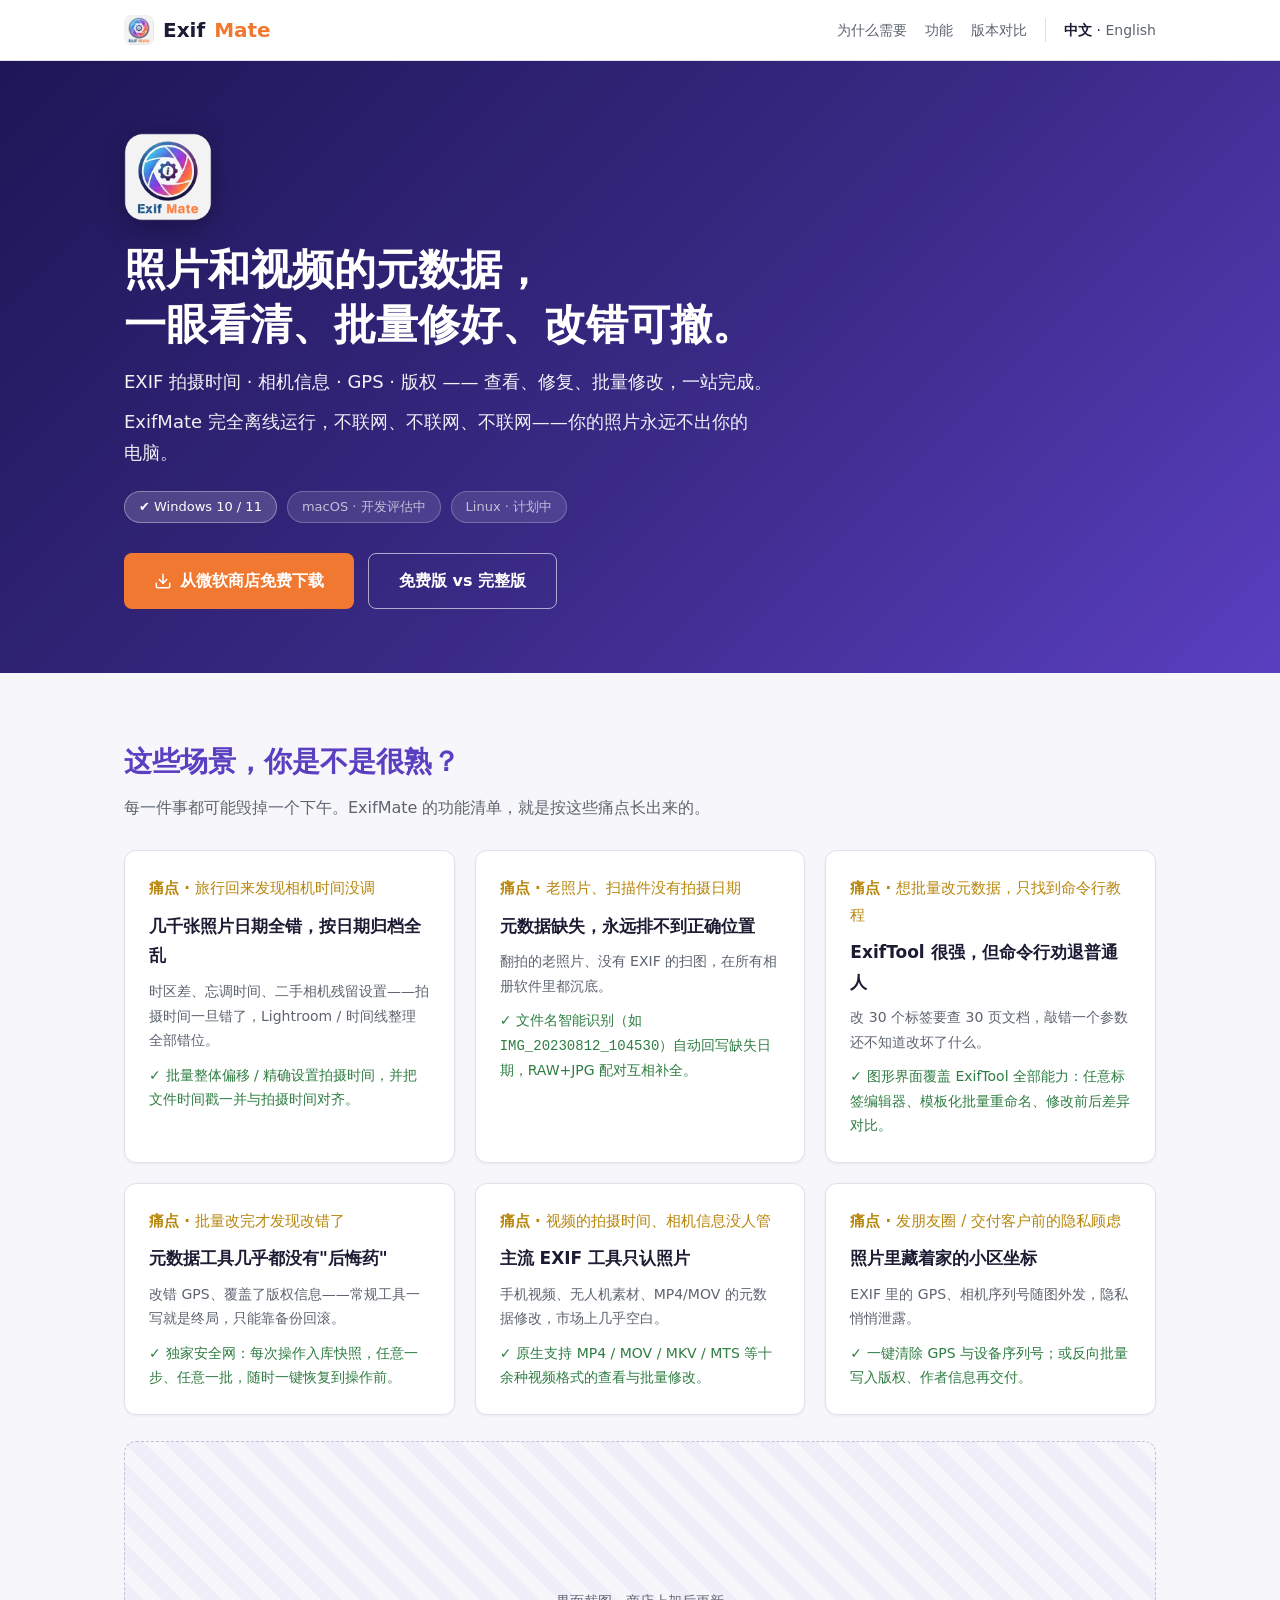
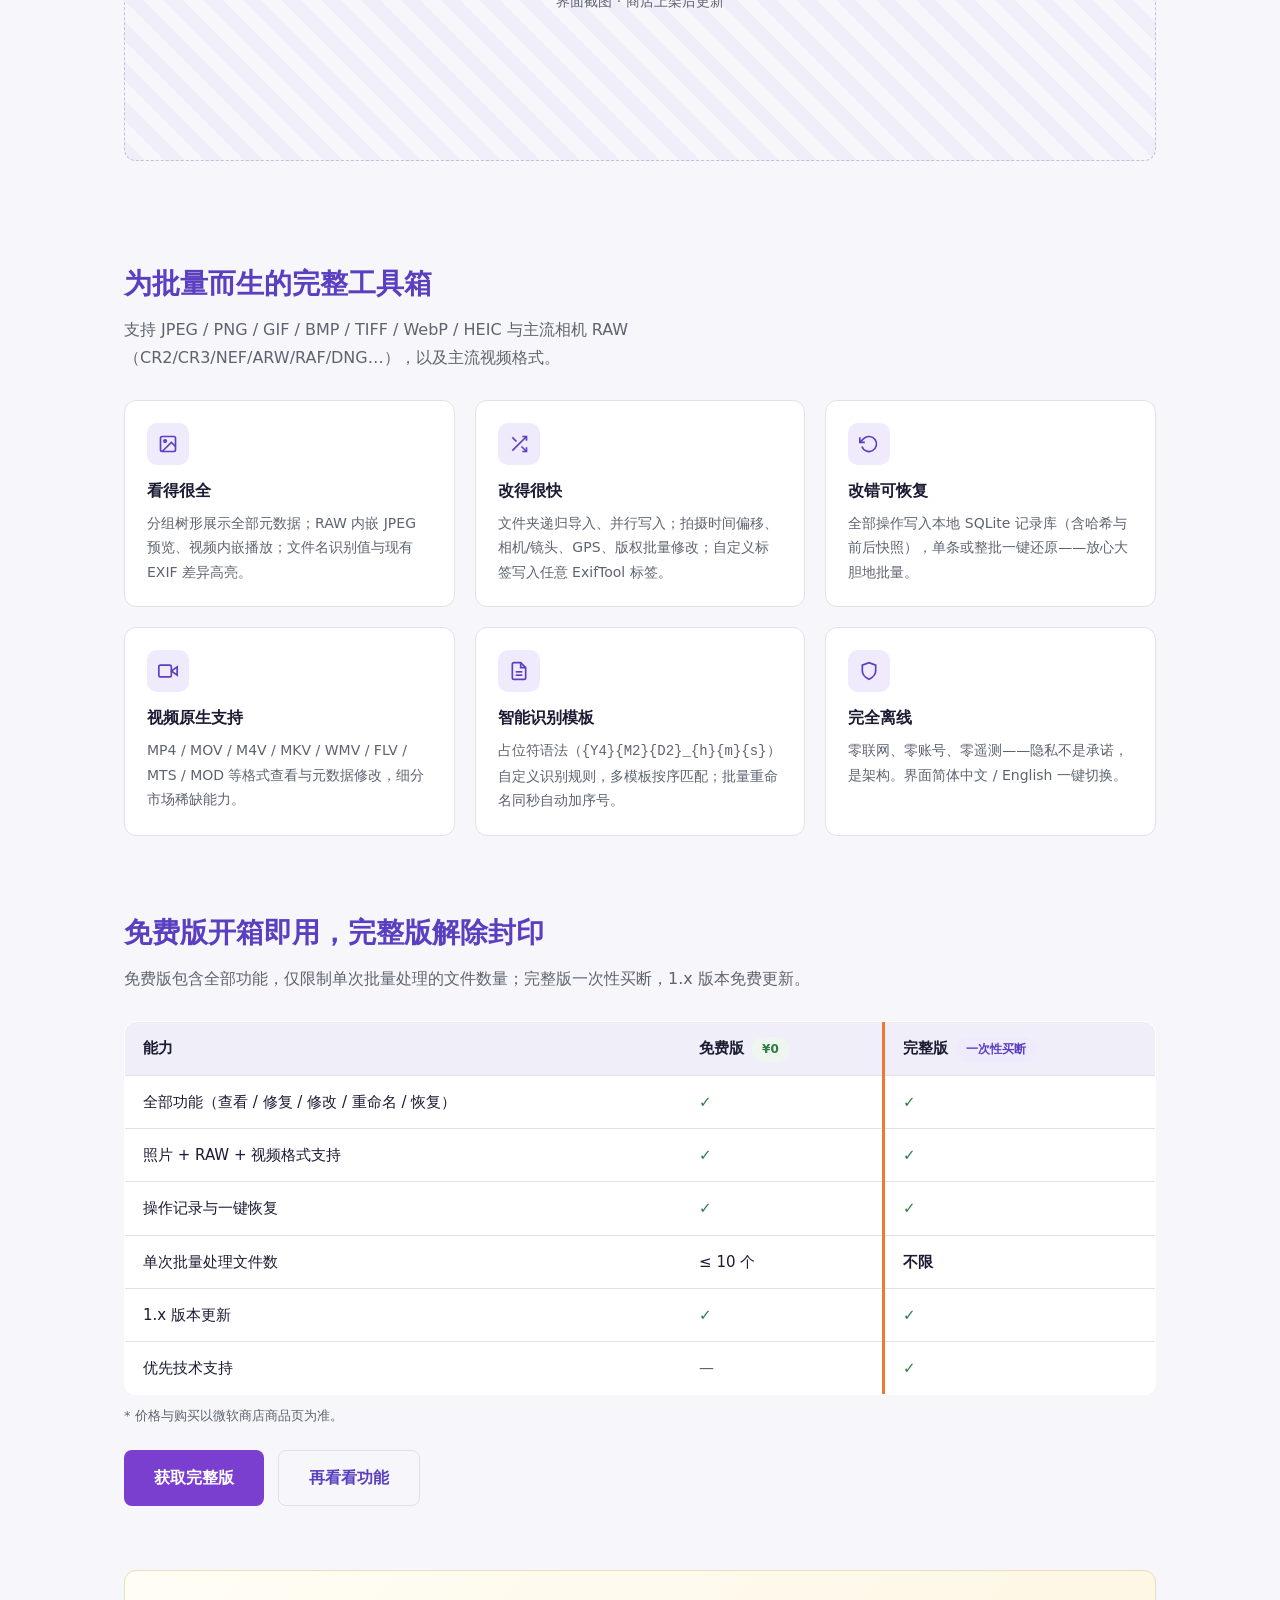
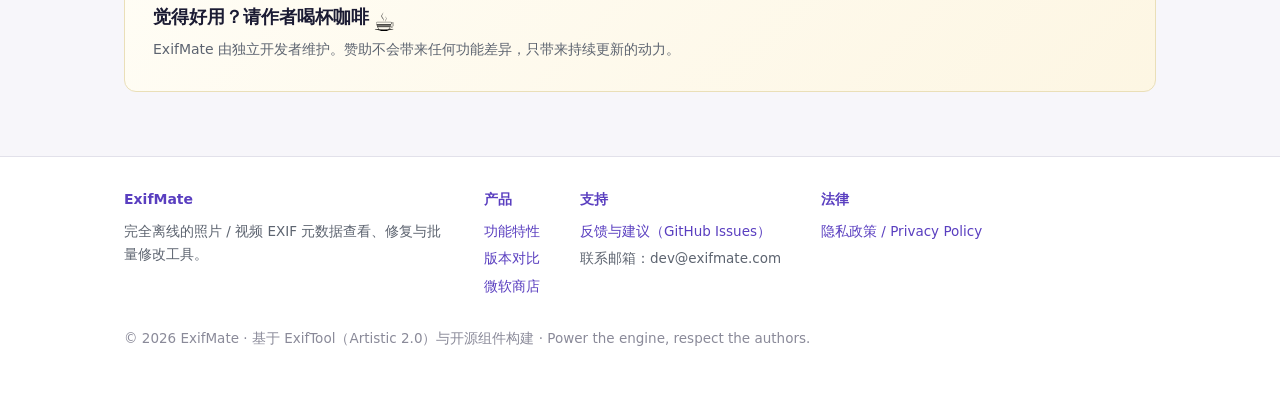
==== index.html @ 49f6a173 "chore: ExifMate 官网源码" ====
<!DOCTYPE html>
<html lang="zh-CN">
<head>
<meta charset="UTF-8">
<meta name="viewport" content="width=device-width, initial-scale=1.0">
<link rel="icon" href="/favicon.ico" sizes="48x48">
<link rel="icon" type="image/png" sizes="128x128" href="/favicon.png">
<link rel="apple-touch-icon" href="/apple-touch-icon.png">
<meta name="description" content="ExifMate — 完全离线的照片/视频 EXIF 元数据查看、修复与批量修改工具。看得全、改得快、改错可一键恢复。">
<meta property="og:title" content="ExifMate — EXIF 批量管家">
<meta property="og:description" content="完全离线 · 批量修改 · 改错可恢复。照片与视频元数据的一站式管理工具。">
<meta property="og:type" content="website">
<meta property="og:url" content="https://exifmate.com/">
<title>ExifMate — 照片/视频 EXIF 批量管家 | 完全离线 · 改错可恢复</title>
<link rel="canonical" href="https://exifmate.com/">
<link rel="alternate" hreflang="zh-CN" href="https://exifmate.com/">
<link rel="alternate" hreflang="en" href="https://exifmate.com/en/">
<link rel="alternate" hreflang="x-default" href="https://exifmate.com/">
<meta property="og:image" content="https://exifmate.com/assets/img/logo.png">
<link rel="stylesheet" href="assets/style.css">
<script type="application/ld+json">
{"@context":"https://schema.org","@type":"SoftwareApplication",
 "name":"ExifMate","operatingSystem":"Windows 10, Windows 11",
 "applicationCategory":"MultimediaApplication",
 "url":"https://exifmate.com/","softwareVersion":"0.2.0",
 "inLanguage":["zh-CN","en"],
 "description":"Fully offline EXIF metadata viewer, repair and batch editor for photos and videos.",
 "offers":{"@type":"Offer","price":"0","priceCurrency":"USD"},
 "screenshot":"https://exifmate.com/"}
</script>
</head>
<body>

<nav>
  <div class="container nav-inner">
    <a class="brand" href="/"><img src="/assets/img/logo.png" alt="ExifMate">Exif<span class="dot">Mate</span></a>
    <div class="nav-links">
      <a class="hide-sm" href="#pain">为什么需要</a>
      <a class="hide-sm" href="#features">功能</a>
      <a class="hide-sm" href="#compare">版本对比</a>
      <span class="lang-switch"><b>中文</b> · <a href="/en/" hreflang="en" lang="en">English</a></span>
    </div>
  </div>
</nav>

<header class="hero">
  <div class="container">
    <img class="hero-logo" src="/assets/img/logo.png" alt="ExifMate">
    <h1>照片和视频的元数据，<br>一眼看清、批量修好、改错可撤。</h1>
    <p class="pitch">EXIF 拍摄时间 · 相机信息 · GPS · 版权 —— 查看、修复、批量修改，一站完成。</p>
    <p class="sub">ExifMate 完全离线运行，不联网、不联网、不联网——你的照片永远不出你的电脑。</p>
    <div class="platform-pills">
      <span class="pill">✔ Windows 10 / 11</span>
      <span class="pill dim">macOS · 开发评估中</span>
      <span class="pill dim">Linux · 计划中</span>
    </div>
    <div class="btn-row">
      <!-- TODO: 商店上架后替换为正式商品页链接 -->
      <a class="btn btn-primary" href="https://apps.microsoft.com/search?query=ExifMate">
        <svg width="18" height="18" viewBox="0 0 24 24" fill="none" stroke="currentColor" stroke-width="2" stroke-linecap="round" stroke-linejoin="round"><path d="M21 15v4a2 2 0 0 1-2 2H5a2 2 0 0 1-2-2v-4"/><polyline points="7 10 12 15 17 10"/><line x1="12" y1="15" x2="12" y2="3"/></svg>
        从微软商店免费下载
      </a>
      <a class="btn btn-ghost" href="#compare">免费版 vs 完整版</a>
    </div>
  </div>
</header>

<main class="container">

  <!-- ============ 痛点 ============ -->
  <section class="block" id="pain">
    <h2 class="title">这些场景，你是不是很熟？</h2>
    <p class="lead">每一件事都可能毁掉一个下午。ExifMate 的功能清单，就是按这些痛点长出来的。</p>
    <div class="pain-grid">
      <div class="pain-card">
        <div class="scene">旅行回来发现相机时间没调</div>
        <h3>几千张照片日期全错，按日期归档全乱</h3>
        <p>时区差、忘调时间、二手相机残留设置——拍摄时间一旦错了，Lightroom / 时间线整理全部错位。</p>
        <p class="fix">批量整体偏移 / 精确设置拍摄时间，并把文件时间戳一并与拍摄时间对齐。</p>
      </div>
      <div class="pain-card">
        <div class="scene">老照片、扫描件没有拍摄日期</div>
        <h3>元数据缺失，永远排不到正确位置</h3>
        <p>翻拍的老照片、没有 EXIF 的扫图，在所有相册软件里都沉底。</p>
        <p class="fix">文件名智能识别（如 <code>IMG_20230812_104530</code>）自动回写缺失日期，RAW+JPG 配对互相补全。</p>
      </div>
      <div class="pain-card">
        <div class="scene">想批量改元数据，只找到命令行教程</div>
        <h3>ExifTool 很强，但命令行劝退普通人</h3>
        <p>改 30 个标签要查 30 页文档，敲错一个参数还不知道改坏了什么。</p>
        <p class="fix">图形界面覆盖 ExifTool 全部能力：任意标签编辑器、模板化批量重命名、修改前后差异对比。</p>
      </div>
      <div class="pain-card">
        <div class="scene">批量改完才发现改错了</div>
        <h3>元数据工具几乎都没有"后悔药"</h3>
        <p>改错 GPS、覆盖了版权信息——常规工具一写就是终局，只能靠备份回滚。</p>
        <p class="fix">独家安全网：每次操作入库快照，任意一步、任意一批，随时一键恢复到操作前。</p>
      </div>
      <div class="pain-card">
        <div class="scene">视频的拍摄时间、相机信息没人管</div>
        <h3>主流 EXIF 工具只认照片</h3>
        <p>手机视频、无人机素材、MP4/MOV 的元数据修改，市场上几乎空白。</p>
        <p class="fix">原生支持 MP4 / MOV / MKV / MTS 等十余种视频格式的查看与批量修改。</p>
      </div>
      <div class="pain-card">
        <div class="scene">发朋友圈 / 交付客户前的隐私顾虑</div>
        <h3>照片里藏着家的小区坐标</h3>
        <p>EXIF 里的 GPS、相机序列号随图外发，隐私悄悄泄露。</p>
        <p class="fix">一键清除 GPS 与设备序列号；或反向批量写入版权、作者信息再交付。</p>
      </div>
    </div>
    <div class="shot">界面截图 · 商店上架后更新</div>
  </section>

  <!-- ============ 功能 ============ -->
  <section class="block" id="features">
    <h2 class="title">为批量而生的完整工具箱</h2>
    <p class="lead">支持 JPEG / PNG / GIF / BMP / TIFF / WebP / HEIC 与主流相机 RAW（CR2/CR3/NEF/ARW/RAF/DNG…），以及主流视频格式。</p>
    <div class="feat-grid">
      <div class="feat">
        <div class="ico"><svg width="20" height="20" viewBox="0 0 24 24" fill="none" stroke="currentColor" stroke-width="2"><rect x="3" y="3" width="18" height="18" rx="2"/><circle cx="8.5" cy="8.5" r="1.5"/><polyline points="21 15 16 10 5 21"/></svg></div>
        <h3>看得很全</h3>
        <p>分组树形展示全部元数据；RAW 内嵌 JPEG 预览、视频内嵌播放；文件名识别值与现有 EXIF 差异高亮。</p>
      </div>
      <div class="feat">
        <div class="ico"><svg width="20" height="20" viewBox="0 0 24 24" fill="none" stroke="currentColor" stroke-width="2"><polyline points="16 3 21 3 21 8"/><line x1="4" y1="20" x2="21" y2="3"/><polyline points="21 16 21 21 16 21"/><line x1="15" y1="15" x2="21" y2="21"/><line x1="4" y1="4" x2="9" y2="9"/></svg></div>
        <h3>改得很快</h3>
        <p>文件夹递归导入、并行写入；拍摄时间偏移、相机/镜头、GPS、版权批量修改；自定义标签写入任意 ExifTool 标签。</p>
      </div>
      <div class="feat">
        <div class="ico"><svg width="20" height="20" viewBox="0 0 24 24" fill="none" stroke="currentColor" stroke-width="2"><polyline points="1 4 1 10 7 10"/><path d="M3.51 15a9 9 0 1 0 2.13-9.36L1 10"/></svg></div>
        <h3>改错可恢复</h3>
        <p>全部操作写入本地 SQLite 记录库（含哈希与前后快照），单条或整批一键还原——放心大胆地批量。</p>
      </div>
      <div class="feat">
        <div class="ico"><svg width="20" height="20" viewBox="0 0 24 24" fill="none" stroke="currentColor" stroke-width="2"><polygon points="23 7 16 12 23 17 23 7"/><rect x="1" y="5" width="15" height="14" rx="2"/></svg></div>
        <h3>视频原生支持</h3>
        <p>MP4 / MOV / M4V / MKV / WMV / FLV / MTS / MOD 等格式查看与元数据修改，细分市场稀缺能力。</p>
      </div>
      <div class="feat">
        <div class="ico"><svg width="20" height="20" viewBox="0 0 24 24" fill="none" stroke="currentColor" stroke-width="2"><path d="M14 2H6a2 2 0 0 0-2 2v16a2 2 0 0 0 2 2h12a2 2 0 0 0 2-2V8z"/><polyline points="14 2 14 8 20 8"/><line x1="16" y1="13" x2="8" y2="13"/><line x1="16" y1="17" x2="8" y2="17"/></svg></div>
        <h3>智能识别模板</h3>
        <p>占位符语法（<code>{Y4}{M2}{D2}_{h}{m}{s}</code>）自定义识别规则，多模板按序匹配；批量重命名同秒自动加序号。</p>
      </div>
      <div class="feat">
        <div class="ico"><svg width="20" height="20" viewBox="0 0 24 24" fill="none" stroke="currentColor" stroke-width="2"><path d="M12 22s8-4 8-10V5l-8-3-8 3v7c0 6 8 10 8 10z"/></svg></div>
        <h3>完全离线</h3>
        <p>零联网、零账号、零遥测——隐私不是承诺，是架构。界面简体中文 / English 一键切换。</p>
      </div>
    </div>
  </section>

  <!-- ============ 版本对比 ============ -->
  <section class="block" id="compare">
    <h2 class="title">免费版开箱即用，完整版解除封印</h2>
    <p class="lead">免费版包含全部功能，仅限制单次批量处理的文件数量；完整版一次性买断，1.x 版本免费更新。</p>
    <table class="compare">
      <thead>
        <tr><th>能力</th><th>免费版<span class="badge-free">¥0</span></th><th class="col-pro">完整版<span class="badge-pro">一次性买断</span></th></tr>
      </thead>
      <tbody>
        <tr><td>全部功能（查看 / 修复 / 修改 / 重命名 / 恢复）</td><td class="yes">✓</td><td class="yes col-pro">✓</td></tr>
        <tr><td>照片 + RAW + 视频格式支持</td><td class="yes">✓</td><td class="yes col-pro">✓</td></tr>
        <tr><td>操作记录与一键恢复</td><td class="yes">✓</td><td class="yes col-pro">✓</td></tr>
        <tr><td>单次批量处理文件数</td><td>≤ 10 个</td><td class="col-pro"><b>不限</b></td></tr>
        <tr><td>1.x 版本更新</td><td class="yes">✓</td><td class="yes col-pro">✓</td></tr>
        <tr><td>优先技术支持</td><td class="no">—</td><td class="yes col-pro">✓</td></tr>
      </tbody>
    </table>
    <p class="table-note">* 价格与购买以微软商店商品页为准。</p>
    <div class="btn-row" style="margin-top:22px">
      <!-- TODO: 替换为完整版商店商品页链接 -->
      <a class="btn btn-primary" href="https://apps.microsoft.com/search?query=ExifMate"
         style="background:var(--accent2);color:#fff">获取完整版</a>
      <a class="btn btn-ghost" href="#pain" style="border-color:var(--line);color:var(--accent)">再看看功能</a>
    </div>
  </section>

  <!-- ============ 赞助（点击咖啡图标弹出收款码；置于容器内与正文对齐） ============ -->
  <div class="sponsor">
    <div class="sponsor-text">
      <h3>觉得好用？请作者喝杯咖啡<button class="coffee-btn" type="button" aria-label="微信收款码" title="点我，请作者喝杯咖啡" onclick="var m=document.getElementById('qr-modal');m.style.display=(m.style.display==='flex')?'none':'flex';">☕</button></h3>
      <p>ExifMate 由独立开发者维护。赞助不会带来任何功能差异，只带来持续更新的动力。</p>
    </div>
  </div>

  <!-- 收款码弹层（fixed 定位，置于容器内不影响全屏遮罩） -->
  <div id="qr-modal" class="qr-modal" onclick="this.style.display='none'">
    <div class="qr-card" onclick="event.stopPropagation()">
      <img src="assets/img/coffee-wx.jpg" alt="微信收款码">
      <span>微信扫一扫 · 支持作者</span>
      <button type="button" onclick="document.getElementById('qr-modal').style.display='none'">✕</button>
    </div>
  </div>

</main>

<footer>
  <div class="container">
    <div class="cols">
      <div style="max-width:320px">
        <h4>ExifMate</h4>
        <p>完全离线的照片 / 视频 EXIF 元数据查看、修复与批量修改工具。</p>
      </div>
      <div>
        <h4>产品</h4>
        <ul>
          <li><a href="#features">功能特性</a></li>
          <li><a href="#compare">版本对比</a></li>
          <li><a href="https://apps.microsoft.com/search?query=ExifMate">微软商店</a></li>
        </ul>
      </div>
      <div>
        <h4>支持</h4>
        <ul>
          <li><a href="https://github.com/zm1107/exifmate/issues">反馈与建议（GitHub Issues）</a></li>
          <li>联系邮箱：dev@exifmate.com</li>
        </ul>
      </div>
      <div>
        <h4>法律</h4>
        <ul>
          <li><a href="/privacy/">隐私政策 / Privacy Policy</a></li>
        </ul>
      </div>
    </div>
    <p class="legal">© 2026 ExifMate · 基于 ExifTool（Artistic 2.0）与开源组件构建 · Power the engine, respect the authors.</p>
  </div>
</footer>

</body>
</html>
---- assets/style.css ----
/* ExifMate 官网样式 —— 配色取自品牌图标（光圈蓝→紫→橙渐变）
   品牌紫 #5A3FC0 / 品牌橙 #F07830 / 深靛紫 #1D1656 */
:root {
  --ink: #1b1b33; --sub: #5d6470; --line: #e2e1ea; --bg: #f7f6fa;
  --accent: #5a3fc0; --accent2: #7b3fd0; --orange: #f07830; --orange-d: #e0661d;
  --ok: #2f7d42; --warn: #b8860b;
  --hero1: #1d1656; --hero2: #5a3fc0; --card: #ffffff;
}
* { box-sizing: border-box; margin: 0; }
html { scroll-behavior: smooth; }
body {
  color: var(--ink); background: var(--bg); line-height: 1.75; font-size: 16px;
  font-family: "Microsoft YaHei UI", "Segoe UI", system-ui, -apple-system, sans-serif;
}
a { color: var(--accent); text-decoration: none; }
a:hover { text-decoration: underline; }
.container { max-width: 1080px; margin: 0 auto; padding: 0 24px; }

/* ---------- 顶部导航 ---------- */
nav {
  position: sticky; top: 0; z-index: 10; background: rgba(255,255,255,.92);
  backdrop-filter: blur(8px); border-bottom: 1px solid var(--line);
}
.nav-inner { display: flex; align-items: center; gap: 20px; height: 60px; }
.brand { font-size: 20px; font-weight: 700; color: var(--ink);
  display: inline-flex; align-items: center; gap: 9px; }
.brand img { height: 30px; width: 30px; border-radius: 7px; display: block; }
.brand .dot { color: var(--orange); }
.nav-links { margin-left: auto; display: flex; align-items: center; gap: 18px; font-size: 14px; }
.nav-links a { color: var(--sub); }
.lang-switch { border-left: 1px solid var(--line); padding-left: 18px; }
.lang-switch b { color: var(--ink); }

/* ---------- Hero ---------- */
.hero {
  background: linear-gradient(135deg, var(--hero1) 0%, #3a2a86 55%, var(--hero2) 100%);
  color: #fff; padding: 72px 0 64px;
}
.hero-logo {
  height: 88px; width: 88px; border-radius: 20px; display: block;
  box-shadow: 0 8px 28px rgba(0,0,0,.28); margin-bottom: 22px;
}
.hero h1 { font-size: 42px; line-height: 1.3; margin-bottom: 14px; }
.hero p.sub { font-size: 18px; opacity: .92; max-width: 640px; }
.hero .pitch { font-size: 18px; margin-bottom: 8px; opacity: .95; }
.platform-pills { display: flex; gap: 10px; margin: 22px 0 30px; flex-wrap: wrap; }
.pill {
  font-size: 13px; padding: 4px 14px; border-radius: 16px;
  background: rgba(255,255,255,.16); border: 1px solid rgba(255,255,255,.35);
}
.pill.dim { opacity: .7; }
.btn-row { display: flex; gap: 14px; flex-wrap: wrap; }
.btn {
  display: inline-flex; align-items: center; gap: 8px; padding: 13px 30px;
  border-radius: 8px; font-size: 16px; font-weight: 600; border: none; cursor: pointer;
}
.btn-primary { background: var(--orange); color: #fff; }
.btn-primary:hover { background: var(--orange-d); text-decoration: none; }
.btn-ghost {
  background: transparent; color: #fff; border: 1px solid rgba(255,255,255,.6);
}
.btn-ghost:hover { background: rgba(255,255,255,.12); text-decoration: none; }
.btn svg { flex: none; }

/* ---------- 通用区块 ---------- */
section.block { padding: 64px 0 8px; }
h2.title { font-size: 28px; margin-bottom: 8px; color: var(--accent); }
p.lead { color: var(--sub); max-width: 720px; margin-bottom: 28px; }

/* 痛点卡片 */
.pain-grid { display: grid; grid-template-columns: repeat(3, 1fr); gap: 20px; }
.pain-card {
  background: var(--card); border: 1px solid var(--line); border-radius: 12px;
  padding: 24px; box-shadow: 0 1px 3px rgba(28,22,86,.06);
}
.pain-card .scene { font-size: 15px; color: var(--warn); margin-bottom: 10px; }
.pain-card .scene::before { content: "痛点 · "; font-weight: 700; }
.pain-card h3 { font-size: 17px; margin-bottom: 8px; }
.pain-card p { font-size: 14px; color: var(--sub); }
.pain-card p.fix { margin-top: 10px; color: var(--ok); }
.pain-card p.fix::before { content: "✓ "; font-weight: 700; }

/* 功能网格 */
.feat-grid { display: grid; grid-template-columns: repeat(3, 1fr); gap: 20px; }
.feat {
  background: var(--card); border: 1px solid var(--line); border-radius: 12px; padding: 22px;
}
.feat .ico {
  width: 42px; height: 42px; border-radius: 10px; display: flex;
  align-items: center; justify-content: center; margin-bottom: 12px;
  background: #efeafc; color: var(--accent);
}
.feat h3 { font-size: 16px; margin-bottom: 6px; }
.feat p { font-size: 14px; color: var(--sub); }

/* 截图占位 */
.shot {
  border-radius: 12px; border: 1px dashed #c3bfd6; background:
  repeating-linear-gradient(45deg,#f0eef8,#f0eef8 14px,#f7f6fa 14px,#f7f6fa 28px);
  display: flex; align-items: center; justify-content: center;
  color: var(--sub); font-size: 14px; height: 320px; margin: 26px 0;
}

/* 对比表 */
.compare { width: 100%; border-collapse: collapse; background: var(--card);
  border: 1px solid var(--line); border-radius: 12px; overflow: hidden; font-size: 15px; }
.compare th, .compare td { padding: 13px 18px; border-bottom: 1px solid var(--line); text-align: left; }
.compare thead th { background: #f0eef8; font-size: 15px; }
.compare .col-pro { border-left: 3px solid var(--orange); }
.compare td.yes { color: var(--ok); font-weight: 600; }
.compare td.no { color: var(--sub); }
.badge-free, .badge-pro {
  display: inline-block; font-size: 12px; padding: 2px 10px; border-radius: 12px; margin-left: 8px;
}
.badge-free { background: #eef6ef; color: var(--ok); }
.badge-pro { background: #efeafc; color: var(--accent); }
.table-note { font-size: 13px; color: var(--sub); margin-top: 10px; }

/* 赞助 */
.sponsor {
  margin: 56px 0 8px; background: linear-gradient(135deg, #fffdf5, #fdf6e3);
  border: 1px solid #eadfb8; border-radius: 12px; padding: 30px 28px;
  display: flex; align-items: center; gap: 24px; flex-wrap: wrap;
}
.sponsor h3 { font-size: 18px; margin-bottom: 4px; }
.sponsor p { font-size: 14px; color: var(--sub); }
.sponsor .btns { margin-left: auto; display: flex; gap: 12px; }
.btn-sponsor {
  background: #f0b429; color: #4a3300; border-radius: 8px; padding: 10px 22px;
  font-weight: 600; font-size: 14px; display: inline-flex; align-items: center; gap: 6px;
}
.btn-sponsor:hover { background: #eaa818; text-decoration: none; }
.btn-sponsor.gh { background: #24292e; color: #fff; }
/* 标题行尾的咖啡杯表情按钮：transform 缩放不改变行高与文字尺寸 */
.coffee-btn {
  background: none; border: none; cursor: pointer;
  display: inline-block; font: inherit; line-height: 1;
  padding: 0 0 0 6px; vertical-align: -6px;
  transform: scale(1.4); transform-origin: center;
  animation: coffee-bounce 2s ease-in-out infinite;
}
/* 每 2 秒轻微跳动 2 下 */
@keyframes coffee-bounce {
  0%, 14%, 28%, 100% { transform: scale(1.4) translateY(0); }
  7%                  { transform: scale(1.4) translateY(-3px); }
  21%                 { transform: scale(1.4) translateY(-3px); }
}

/* 收款码弹层 */
.qr-modal {
  display: none; position: fixed; inset: 0; z-index: 200;
  background: rgba(20, 20, 24, .55); backdrop-filter: blur(2px);
  align-items: center; justify-content: center; cursor: zoom-out;
}
.qr-card {
  position: relative; background: #fff; border-radius: 16px; padding: 22px 22px 16px;
  text-align: center; box-shadow: 0 18px 50px rgba(0,0,0,.35); cursor: default;
}
.qr-card img { width: 240px; height: auto; border-radius: 10px; display: block; }
.qr-card span { font-size: 13px; color: #6b6b70; margin-top: 10px; display: block; }
.qr-card button {
  position: absolute; top: 8px; right: 8px; border: none; background: #f2f2f4;
  width: 28px; height: 28px; border-radius: 50%; cursor: pointer; font-size: 13px; color: #666;
}
.qr-card button:hover { background: #e4e4e8; }

/* 页脚 */
footer { border-top: 1px solid var(--line); margin-top: 64px; padding: 30px 0 44px;
  color: var(--sub); font-size: 13.5px; background: #fff; }
footer .cols { display: flex; gap: 40px; flex-wrap: wrap; }
footer h4 { color: var(--accent); font-size: 14px; margin-bottom: 8px; }
footer ul { list-style: none; padding: 0; }
footer li { margin: 4px 0; }
footer .legal { margin-top: 24px; color: #8a8a99; }

@media (max-width: 820px) {
  .pain-grid, .feat-grid { grid-template-columns: 1fr; }
  .hero h1 { font-size: 30px; }
  .nav-links a.hide-sm { display: none; }
  .sponsor .btns { margin-left: 0; }
}
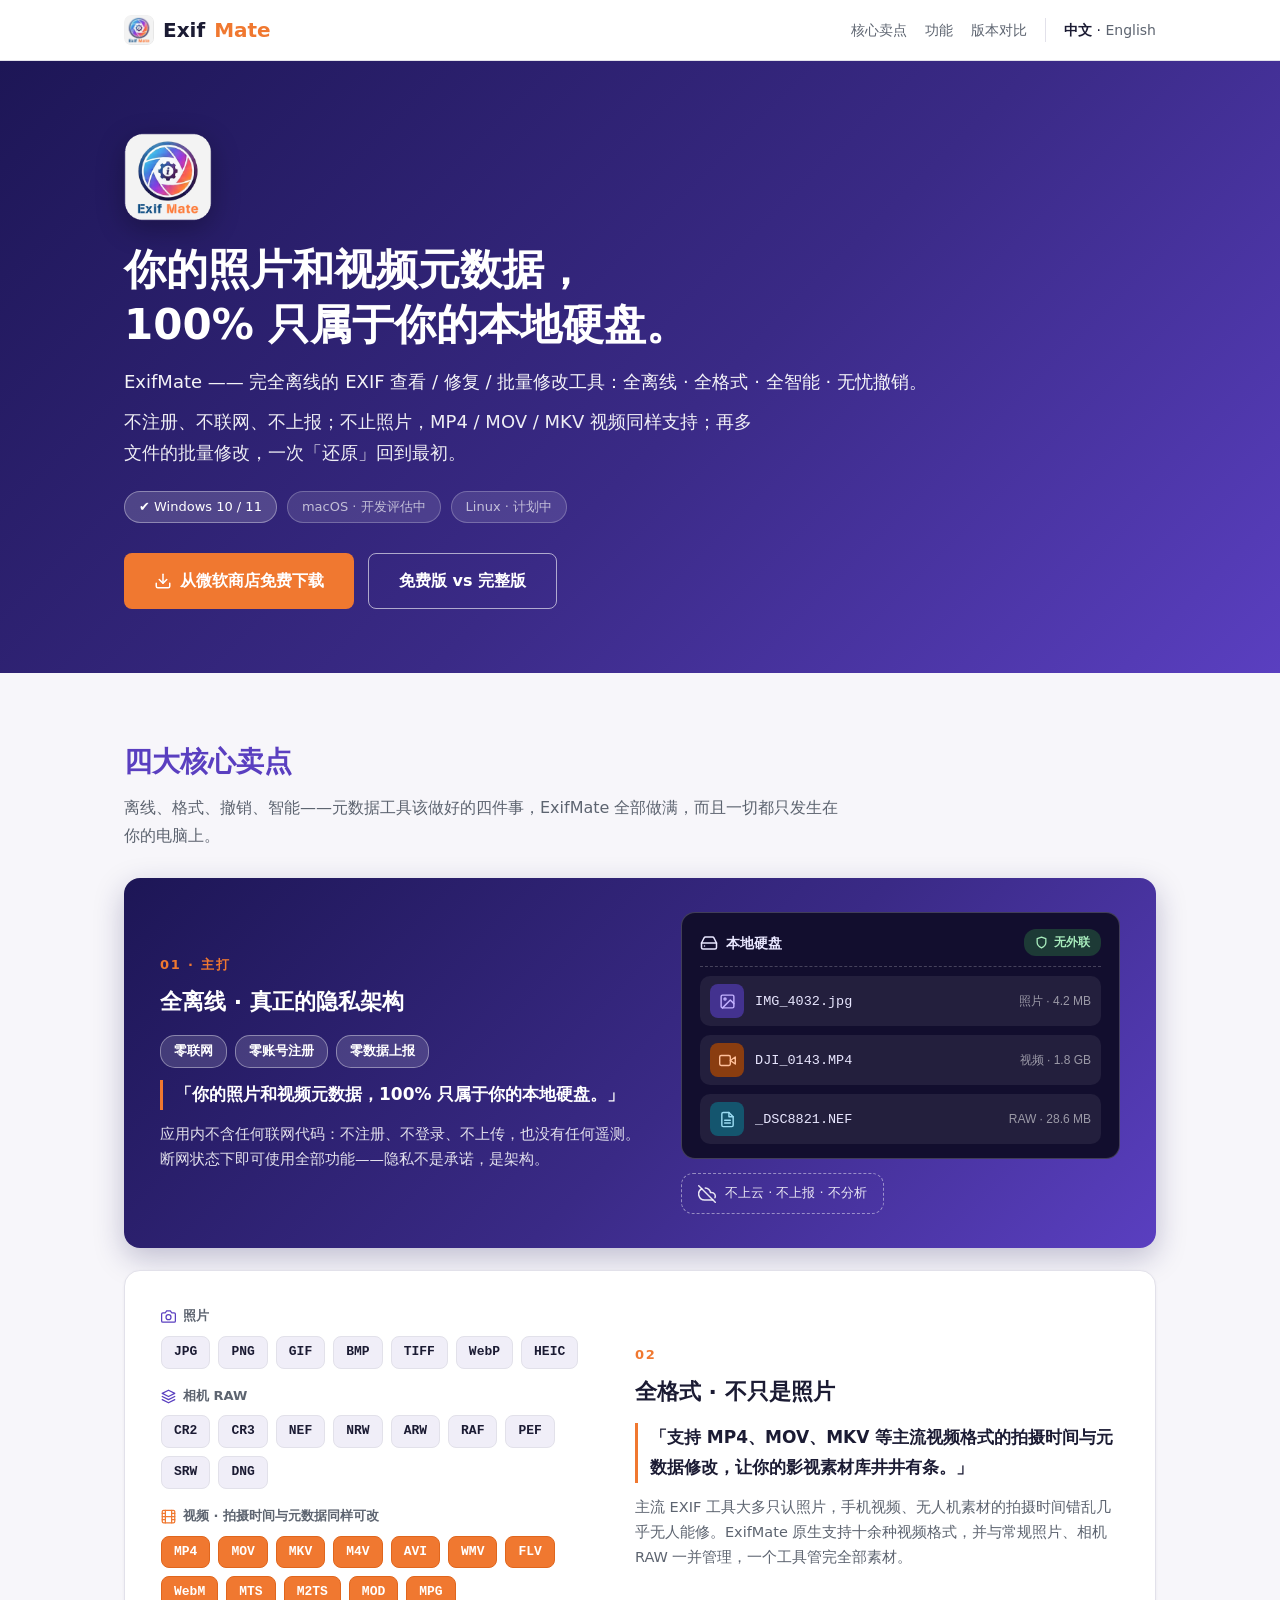
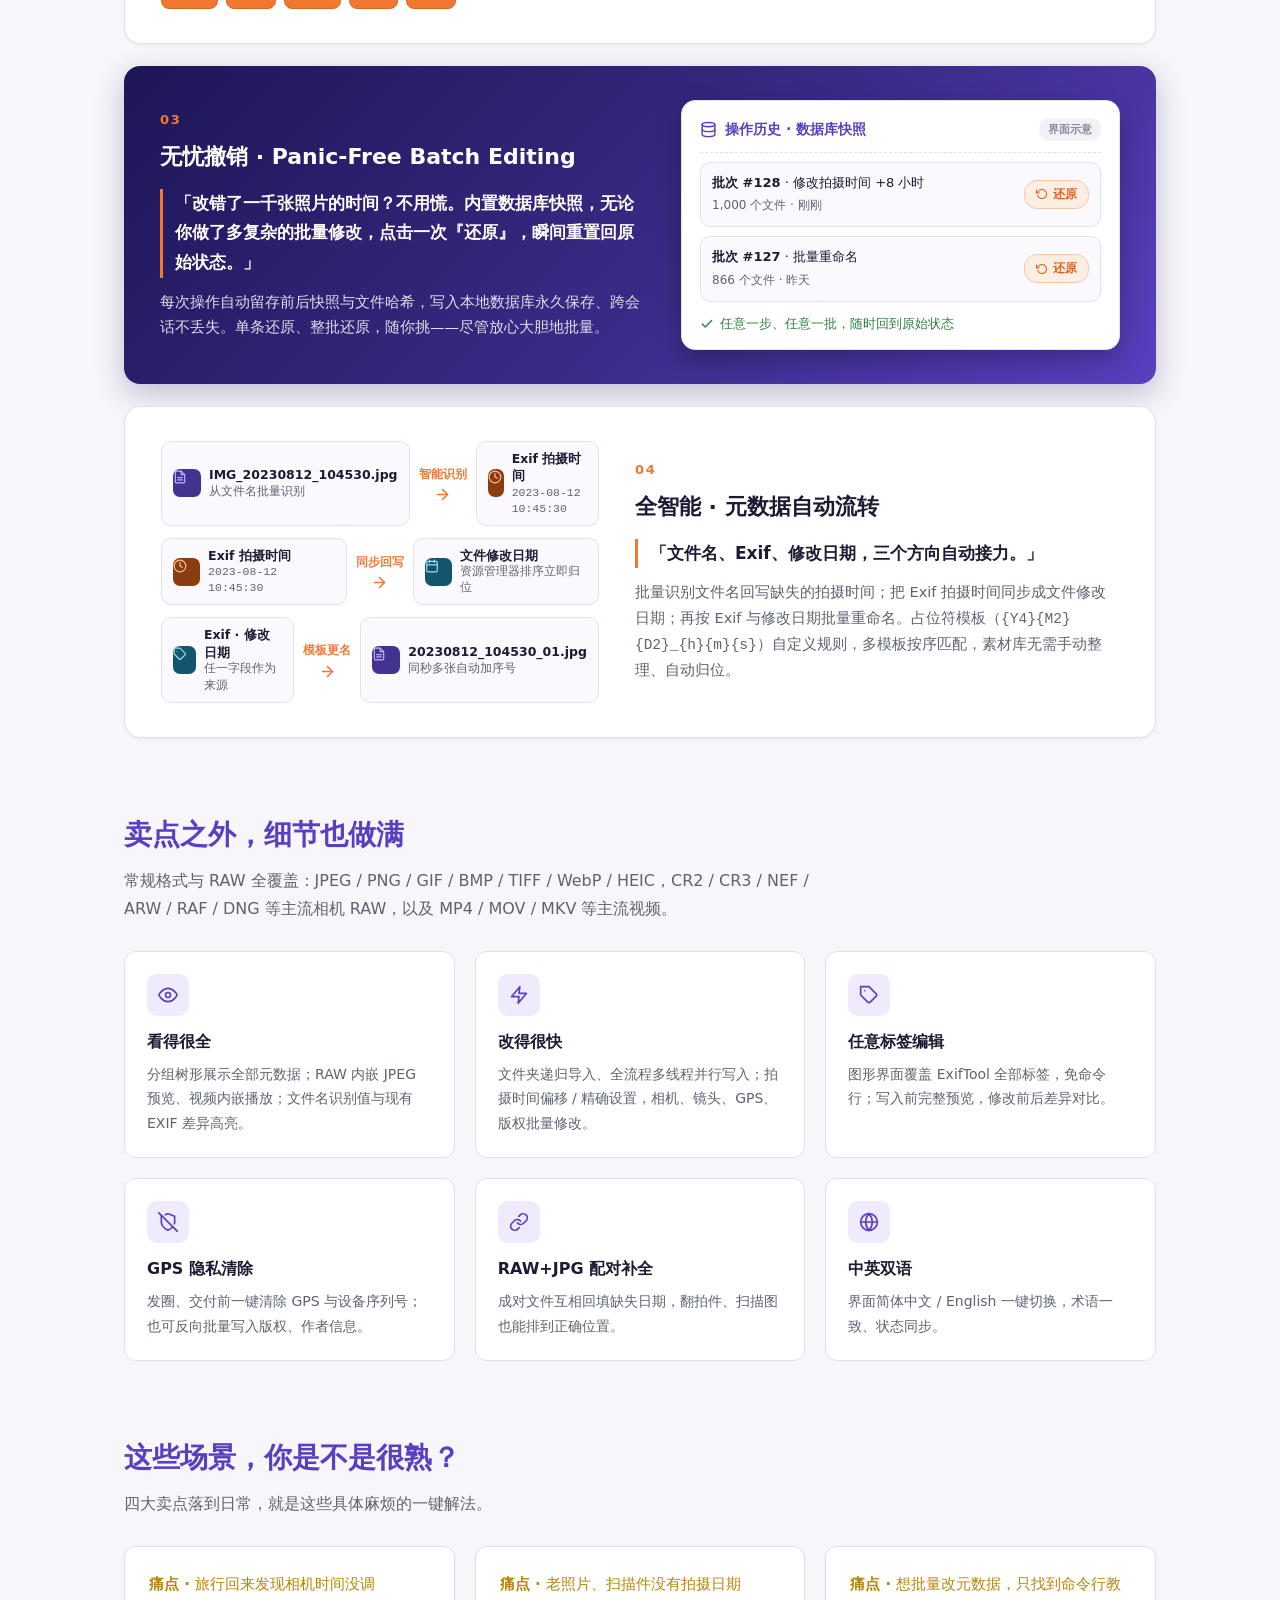
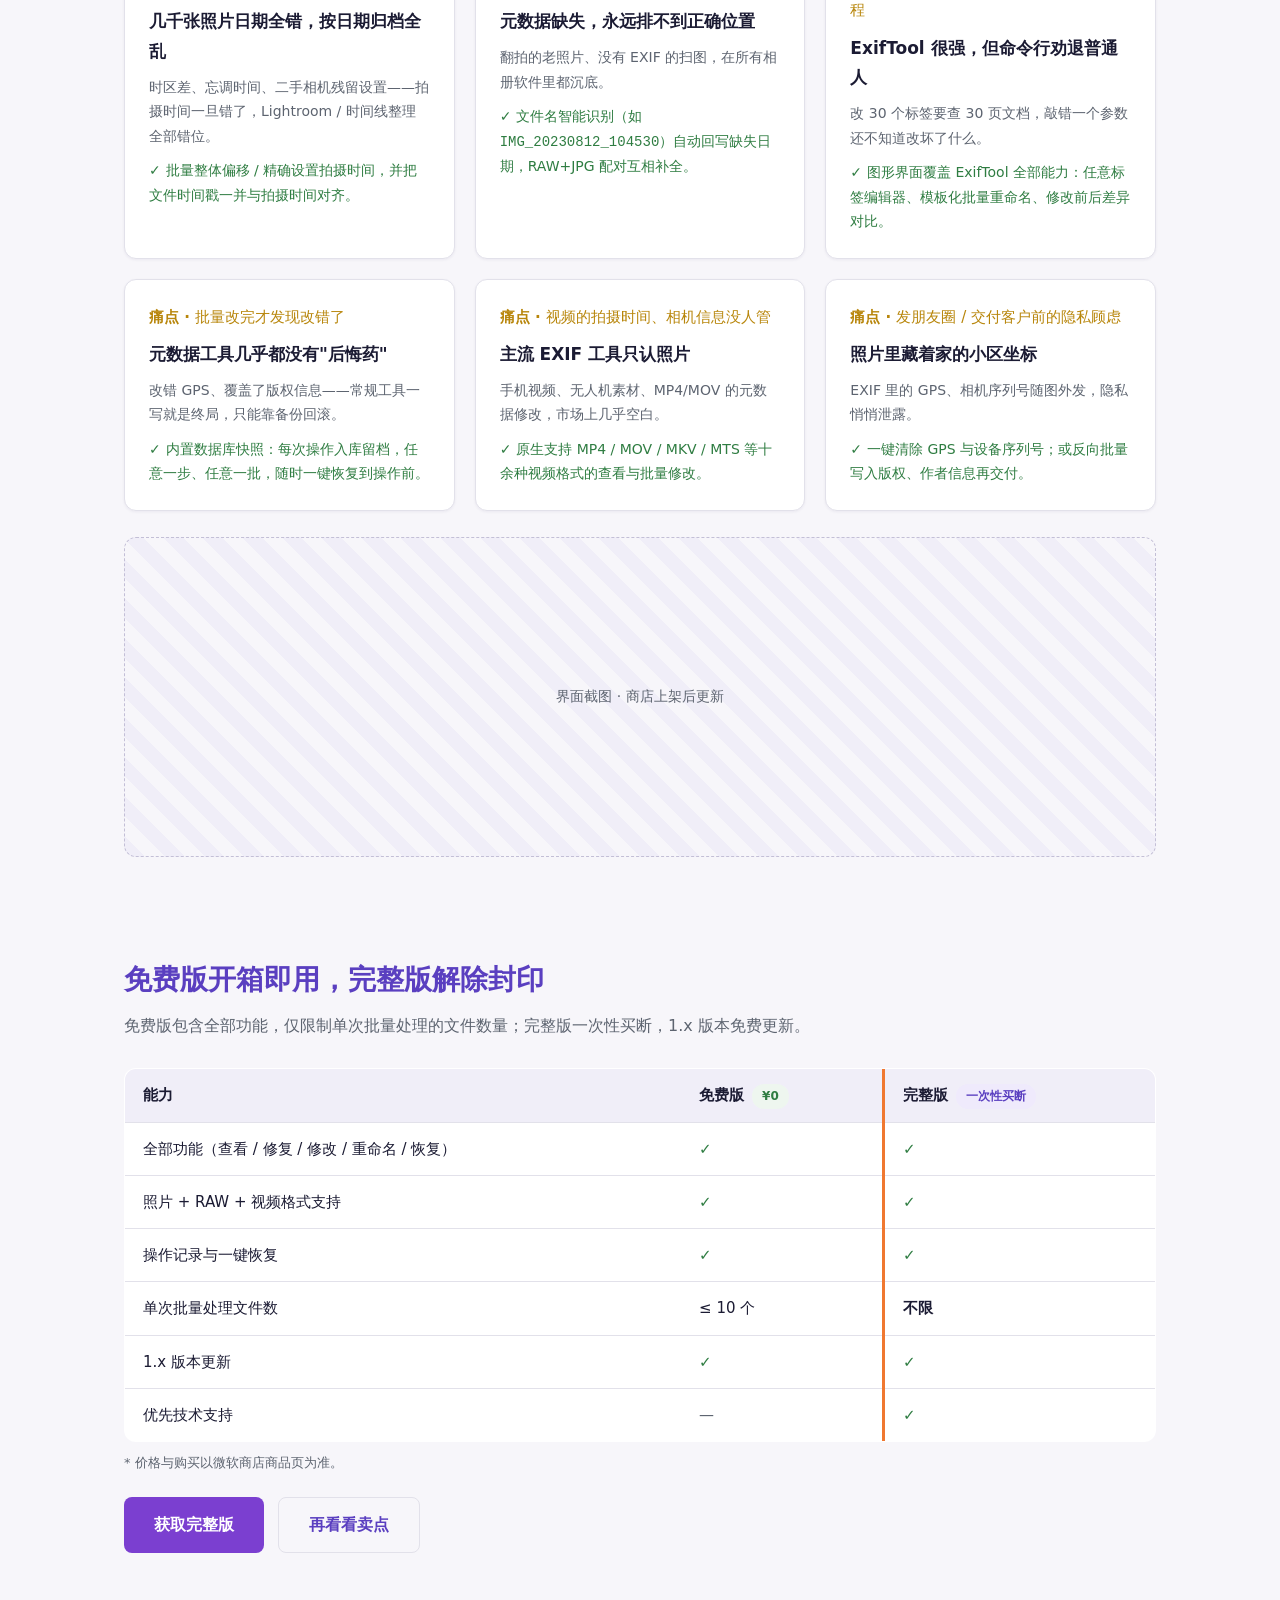
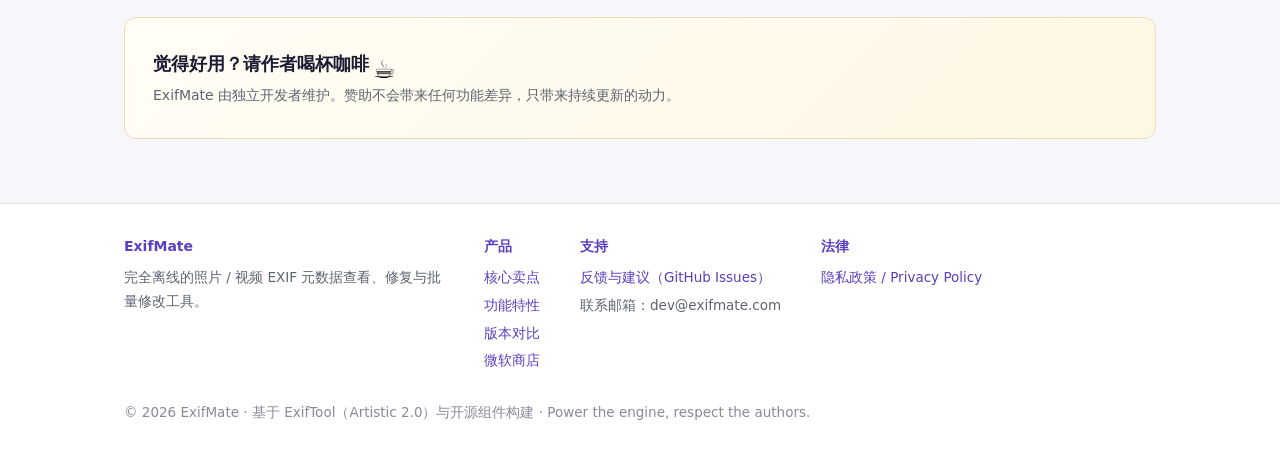
==== commit 260622bd: "feat: 官网改版——四大核心卖点置顶（全离线/全格式/无忧撤销/全智能），痛点场景后置 - Hero 改为隐私主导语：100% 只属于本地硬盘 - 新增四大卖点横幅区块，配内联 SVG 图形：本地" ====
--- a/index.html
+++ b/index.html
@@ -6,12 +6,12 @@
 <link rel="icon" href="/favicon.ico" sizes="48x48">
 <link rel="icon" type="image/png" sizes="128x128" href="/favicon.png">
 <link rel="apple-touch-icon" href="/apple-touch-icon.png">
-<meta name="description" content="ExifMate — 完全离线的照片/视频 EXIF 元数据查看、修复与批量修改工具。看得全、改得快、改错可一键恢复。">
-<meta property="og:title" content="ExifMate — EXIF 批量管家">
-<meta property="og:description" content="完全离线 · 批量修改 · 改错可恢复。照片与视频元数据的一站式管理工具。">
+<meta name="description" content="ExifMate —— 完全离线的照片/视频 EXIF 元数据查看、修复与批量修改工具。零联网、零账号注册、零数据上报，支持 MP4/MOV/MKV 等视频格式，批量修改一键还原。">
+<meta property="og:title" content="ExifMate — 全离线的照片/视频 EXIF 批量管家">
+<meta property="og:description" content="零联网 · 零账号 · 零数据上报。你的照片和视频元数据，100% 只属于你的本地硬盘。">
 <meta property="og:type" content="website">
 <meta property="og:url" content="https://exifmate.com/">
-<title>ExifMate — 照片/视频 EXIF 批量管家 | 完全离线 · 改错可恢复</title>
+<title>ExifMate — 照片/视频 EXIF 批量管家 | 全离线 · 全格式 · 无忧撤销</title>
 <link rel="canonical" href="https://exifmate.com/">
 <link rel="alternate" hreflang="zh-CN" href="https://exifmate.com/">
 <link rel="alternate" hreflang="en" href="https://exifmate.com/en/">
@@ -35,7 +35,7 @@
   <div class="container nav-inner">
     <a class="brand" href="/"><img src="/assets/img/logo.png" alt="ExifMate">Exif<span class="dot">Mate</span></a>
     <div class="nav-links">
-      <a class="hide-sm" href="#pain">为什么需要</a>
+      <a class="hide-sm" href="#pillars">核心卖点</a>
       <a class="hide-sm" href="#features">功能</a>
       <a class="hide-sm" href="#compare">版本对比</a>
       <span class="lang-switch"><b>中文</b> · <a href="/en/" hreflang="en" lang="en">English</a></span>
@@ -46,9 +46,9 @@
 <header class="hero">
   <div class="container">
     <img class="hero-logo" src="/assets/img/logo.png" alt="ExifMate">
-    <h1>照片和视频的元数据，<br>一眼看清、批量修好、改错可撤。</h1>
-    <p class="pitch">EXIF 拍摄时间 · 相机信息 · GPS · 版权 —— 查看、修复、批量修改，一站完成。</p>
-    <p class="sub">ExifMate 完全离线运行，不联网、不联网、不联网——你的照片永远不出你的电脑。</p>
+    <h1>你的照片和视频元数据，<br>100% 只属于你的本地硬盘。</h1>
+    <p class="pitch">ExifMate —— 完全离线的 EXIF 查看 / 修复 / 批量修改工具：全离线 · 全格式 · 全智能 · 无忧撤销。</p>
+    <p class="sub">不注册、不联网、不上报；不止照片，MP4 / MOV / MKV 视频同样支持；再多文件的批量修改，一次「还原」回到最初。</p>
     <div class="platform-pills">
       <span class="pill">✔ Windows 10 / 11</span>
       <span class="pill dim">macOS · 开发评估中</span>
@@ -67,10 +67,169 @@
 
 <main class="container">
 
-  <!-- ============ 痛点 ============ -->
+  <!-- ============ 四大核心卖点 ============ -->
+  <section class="block" id="pillars">
+    <h2 class="title">四大核心卖点</h2>
+    <p class="lead">离线、格式、撤销、智能——元数据工具该做好的四件事，ExifMate 全部做满，而且一切都只发生在你的电脑上。</p>
+
+    <!-- 01 全离线 -->
+    <div class="pillar dark">
+      <div class="pillar-text">
+        <div class="pillar-num">01 · 主打</div>
+        <h3>全离线 · 真正的隐私架构</h3>
+        <div class="zero-badges"><span>零联网</span><span>零账号注册</span><span>零数据上报</span></div>
+        <p class="pillar-quote">「你的照片和视频元数据，100% 只属于你的本地硬盘。」</p>
+        <p>应用内不含任何联网代码：不注册、不登录、不上传，也没有任何遥测。断网状态下即可使用全部功能——隐私不是承诺，是架构。</p>
+      </div>
+      <div class="pillar-visual">
+        <div class="disk-panel">
+          <div class="disk-head">
+            <svg width="18" height="18" viewBox="0 0 24 24" fill="none" stroke="currentColor" stroke-width="2" stroke-linecap="round" stroke-linejoin="round"><line x1="22" y1="12" x2="2" y2="12"/><path d="M5.45 5.11 2 12v6a2 2 0 0 0 2 2h16a2 2 0 0 0 2-2v-6l-3.45-6.89A2 2 0 0 0 16.76 4H7.24a2 2 0 0 0-1.79 1.11z"/><line x1="6" y1="16" x2="6.01" y2="16"/></svg>
+            本地硬盘
+            <span class="shield"><svg width="13" height="13" viewBox="0 0 24 24" fill="none" stroke="currentColor" stroke-width="2.4" stroke-linecap="round" stroke-linejoin="round"><path d="M12 22s8-4 8-10V5l-8-3-8 3v7c0 6 8 10 8 10z"/></svg>无外联</span>
+          </div>
+          <div class="disk-row">
+            <span class="fico photo"><svg width="17" height="17" viewBox="0 0 24 24" fill="none" stroke="currentColor" stroke-width="2" stroke-linecap="round" stroke-linejoin="round"><rect x="3" y="3" width="18" height="18" rx="2"/><circle cx="8.5" cy="8.5" r="1.5"/><polyline points="21 15 16 10 5 21"/></svg></span>
+            IMG_4032.jpg<small>照片 · 4.2 MB</small>
+          </div>
+          <div class="disk-row">
+            <span class="fico video"><svg width="17" height="17" viewBox="0 0 24 24" fill="none" stroke="currentColor" stroke-width="2" stroke-linecap="round" stroke-linejoin="round"><polygon points="23 7 16 12 23 17 23 7"/><rect x="1" y="5" width="15" height="14" rx="2"/></svg></span>
+            DJI_0143.MP4<small>视频 · 1.8 GB</small>
+          </div>
+          <div class="disk-row">
+            <span class="fico raw"><svg width="17" height="17" viewBox="0 0 24 24" fill="none" stroke="currentColor" stroke-width="2" stroke-linecap="round" stroke-linejoin="round"><path d="M14 2H6a2 2 0 0 0-2 2v16a2 2 0 0 0 2 2h12a2 2 0 0 0 2-2V8z"/><polyline points="14 2 14 8 20 8"/><line x1="16" y1="13" x2="8" y2="13"/><line x1="16" y1="17" x2="8" y2="17"/></svg></span>
+            _DSC8821.NEF<small>RAW · 28.6 MB</small>
+          </div>
+        </div>
+        <div class="cloud-off">
+          <svg width="18" height="18" viewBox="0 0 24 24" fill="none" stroke="currentColor" stroke-width="2" stroke-linecap="round" stroke-linejoin="round"><path d="M22.61 16.95A5 5 0 0 0 18 10h-1.26a8 8 0 0 0-7.05-6M5 5a8 8 0 0 0 4 15h9a5 5 0 0 0 1.7-.3"/><line x1="1" y1="1" x2="23" y2="23"/></svg>
+          不上云 · 不上报 · 不分析
+        </div>
+      </div>
+    </div>
+
+    <!-- 02 全格式 -->
+    <div class="pillar flip">
+      <div class="pillar-visual">
+        <div class="fmt-groups">
+          <div class="fmt-group">
+            <div class="fmt-label"><svg width="15" height="15" viewBox="0 0 24 24" fill="none" stroke="currentColor" stroke-width="2" stroke-linecap="round" stroke-linejoin="round"><path d="M23 19a2 2 0 0 1-2 2H3a2 2 0 0 1-2-2V8a2 2 0 0 1 2-2h4l2-3h6l2 3h4a2 2 0 0 1 2 2z"/><circle cx="12" cy="13" r="4"/></svg>照片</div>
+            <div class="chips"><span>JPG</span><span>PNG</span><span>GIF</span><span>BMP</span><span>TIFF</span><span>WebP</span><span>HEIC</span></div>
+          </div>
+          <div class="fmt-group">
+            <div class="fmt-label"><svg width="15" height="15" viewBox="0 0 24 24" fill="none" stroke="currentColor" stroke-width="2" stroke-linecap="round" stroke-linejoin="round"><polygon points="12 2 2 7 12 12 22 7 12 2"/><polyline points="2 17 12 22 22 17"/><polyline points="2 12 12 17 22 12"/></svg>相机 RAW</div>
+            <div class="chips"><span>CR2</span><span>CR3</span><span>NEF</span><span>NRW</span><span>ARW</span><span>RAF</span><span>PEF</span><span>SRW</span><span>DNG</span></div>
+          </div>
+          <div class="fmt-group hot">
+            <div class="fmt-label"><svg width="15" height="15" viewBox="0 0 24 24" fill="none" stroke="currentColor" stroke-width="2" stroke-linecap="round" stroke-linejoin="round"><rect x="2" y="2" width="20" height="20" rx="2.18"/><line x1="7" y1="2" x2="7" y2="22"/><line x1="17" y1="2" x2="17" y2="22"/><line x1="2" y1="12" x2="22" y2="12"/><line x1="2" y1="7" x2="7" y2="7"/><line x1="2" y1="17" x2="7" y2="17"/><line x1="17" y1="17" x2="22" y2="17"/><line x1="17" y1="7" x2="22" y2="7"/></svg>视频 · 拍摄时间与元数据同样可改</div>
+            <div class="chips"><span>MP4</span><span>MOV</span><span>MKV</span><span>M4V</span><span>AVI</span><span>WMV</span><span>FLV</span><span>WebM</span><span>MTS</span><span>M2TS</span><span>MOD</span><span>MPG</span></div>
+          </div>
+        </div>
+      </div>
+      <div class="pillar-text">
+        <div class="pillar-num">02</div>
+        <h3>全格式 · 不只是照片</h3>
+        <p class="pillar-quote">「支持 MP4、MOV、MKV 等主流视频格式的拍摄时间与元数据修改，让你的影视素材库井井有条。」</p>
+        <p>主流 EXIF 工具大多只认照片，手机视频、无人机素材的拍摄时间错乱几乎无人能修。ExifMate 原生支持十余种视频格式，并与常规照片、相机 RAW 一并管理，一个工具管完全部素材。</p>
+      </div>
+    </div>
+
+    <!-- 03 无忧撤销 -->
+    <div class="pillar dark">
+      <div class="pillar-text">
+        <div class="pillar-num">03</div>
+        <h3>无忧撤销 · Panic-Free Batch Editing</h3>
+        <p class="pillar-quote">「改错了一千张照片的时间？不用慌。内置数据库快照，无论你做了多复杂的批量修改，点击一次『还原』，瞬间重置回原始状态。」</p>
+        <p>每次操作自动留存前后快照与文件哈希，写入本地数据库永久保存、跨会话不丢失。单条还原、整批还原，随你挑——尽管放心大胆地批量。</p>
+      </div>
+      <div class="pillar-visual">
+        <div class="undo-card">
+          <div class="undo-title">
+            <svg width="17" height="17" viewBox="0 0 24 24" fill="none" stroke="currentColor" stroke-width="2" stroke-linecap="round" stroke-linejoin="round"><ellipse cx="12" cy="5" rx="9" ry="3"/><path d="M21 12c0 1.66-4 3-9 3s-9-1.34-9-3"/><path d="M3 5v14c0 1.66 4 3 9 3s9-1.34 9-3V5"/></svg>
+            操作历史 · 数据库快照<span class="demo-tag">界面示意</span>
+          </div>
+          <div class="undo-row"><div><b>批次 #128</b> · 修改拍摄时间 +8 小时<br><small>1,000 个文件 · 刚刚</small></div><span class="restore"><svg width="12" height="12" viewBox="0 0 24 24" fill="none" stroke="currentColor" stroke-width="2.2" stroke-linecap="round" stroke-linejoin="round"><polyline points="1 4 1 10 7 10"/><path d="M3.51 15a9 9 0 1 0 2.13-9.36L1 10"/></svg>还原</span></div>
+          <div class="undo-row"><div><b>批次 #127</b> · 批量重命名<br><small>866 个文件 · 昨天</small></div><span class="restore"><svg width="12" height="12" viewBox="0 0 24 24" fill="none" stroke="currentColor" stroke-width="2.2" stroke-linecap="round" stroke-linejoin="round"><polyline points="1 4 1 10 7 10"/><path d="M3.51 15a9 9 0 1 0 2.13-9.36L1 10"/></svg>还原</span></div>
+          <div class="undo-note">
+            <svg width="14" height="14" viewBox="0 0 24 24" fill="none" stroke="currentColor" stroke-width="2.4" stroke-linecap="round" stroke-linejoin="round"><polyline points="20 6 9 17 4 12"/></svg>
+            任意一步、任意一批，随时回到原始状态
+          </div>
+        </div>
+      </div>
+    </div>
+
+    <!-- 04 全智能 -->
+    <div class="pillar flip">
+      <div class="pillar-visual">
+        <div class="flows">
+          <div class="flow">
+            <div class="flow-chip"><span class="fico photo"><svg width="14" height="14" viewBox="0 0 24 24" fill="none" stroke="currentColor" stroke-width="2" stroke-linecap="round" stroke-linejoin="round"><path d="M14 2H6a2 2 0 0 0-2 2v16a2 2 0 0 0 2 2h12a2 2 0 0 0 2-2V8z"/><polyline points="14 2 14 8 20 8"/><line x1="16" y1="13" x2="8" y2="13"/><line x1="16" y1="17" x2="8" y2="17"/></svg></span><span><b>IMG_20230812_104530.jpg</b><small>从文件名批量识别</small></span></div>
+            <div class="flow-arrow">智能识别<svg width="17" height="17" viewBox="0 0 24 24" fill="none" stroke="currentColor" stroke-width="2.2" stroke-linecap="round" stroke-linejoin="round"><line x1="5" y1="12" x2="19" y2="12"/><polyline points="12 5 19 12 12 19"/></svg></div>
+            <div class="flow-chip"><span class="fico video"><svg width="14" height="14" viewBox="0 0 24 24" fill="none" stroke="currentColor" stroke-width="2" stroke-linecap="round" stroke-linejoin="round"><circle cx="12" cy="12" r="10"/><polyline points="12 6 12 12 16 14"/></svg></span><span><b>Exif 拍摄时间</b><small>2023-08-12 10:45:30</small></span></div>
+          </div>
+          <div class="flow">
+            <div class="flow-chip"><span class="fico video"><svg width="14" height="14" viewBox="0 0 24 24" fill="none" stroke="currentColor" stroke-width="2" stroke-linecap="round" stroke-linejoin="round"><circle cx="12" cy="12" r="10"/><polyline points="12 6 12 12 16 14"/></svg></span><span><b>Exif 拍摄时间</b><small>2023-08-12 10:45:30</small></span></div>
+            <div class="flow-arrow">同步回写<svg width="17" height="17" viewBox="0 0 24 24" fill="none" stroke="currentColor" stroke-width="2.2" stroke-linecap="round" stroke-linejoin="round"><line x1="5" y1="12" x2="19" y2="12"/><polyline points="12 5 19 12 12 19"/></svg></div>
+            <div class="flow-chip"><span class="fico raw"><svg width="14" height="14" viewBox="0 0 24 24" fill="none" stroke="currentColor" stroke-width="2" stroke-linecap="round" stroke-linejoin="round"><rect x="3" y="4" width="18" height="18" rx="2"/><line x1="16" y1="2" x2="16" y2="6"/><line x1="8" y1="2" x2="8" y2="6"/><line x1="3" y1="10" x2="21" y2="10"/></svg></span><span><b>文件修改日期</b><small>资源管理器排序立即归位</small></span></div>
+          </div>
+          <div class="flow">
+            <div class="flow-chip"><span class="fico raw"><svg width="14" height="14" viewBox="0 0 24 24" fill="none" stroke="currentColor" stroke-width="2" stroke-linecap="round" stroke-linejoin="round"><path d="M20.59 13.41l-7.17 7.17a2 2 0 0 1-2.83 0L2 12V2h10l8.59 8.59a2 2 0 0 1 0 2.83z"/><line x1="7" y1="7" x2="7.01" y2="7"/></svg></span><span><b>Exif · 修改日期</b><small>任一字段作为来源</small></span></div>
+            <div class="flow-arrow">模板更名<svg width="17" height="17" viewBox="0 0 24 24" fill="none" stroke="currentColor" stroke-width="2.2" stroke-linecap="round" stroke-linejoin="round"><line x1="5" y1="12" x2="19" y2="12"/><polyline points="12 5 19 12 12 19"/></svg></div>
+            <div class="flow-chip"><span class="fico photo"><svg width="14" height="14" viewBox="0 0 24 24" fill="none" stroke="currentColor" stroke-width="2" stroke-linecap="round" stroke-linejoin="round"><path d="M14 2H6a2 2 0 0 0-2 2v16a2 2 0 0 0 2 2h12a2 2 0 0 0 2-2V8z"/><polyline points="14 2 14 8 20 8"/><line x1="16" y1="13" x2="8" y2="13"/><line x1="16" y1="17" x2="8" y2="17"/></svg></span><span><b>20230812_104530_01.jpg</b><small>同秒多张自动加序号</small></span></div>
+          </div>
+        </div>
+      </div>
+      <div class="pillar-text">
+        <div class="pillar-num">04</div>
+        <h3>全智能 · 元数据自动流转</h3>
+        <p class="pillar-quote">「文件名、Exif、修改日期，三个方向自动接力。」</p>
+        <p>批量识别文件名回写缺失的拍摄时间；把 Exif 拍摄时间同步成文件修改日期；再按 Exif 与修改日期批量重命名。占位符模板（<code>{Y4}{M2}{D2}_{h}{m}{s}</code>）自定义规则，多模板按序匹配，素材库无需手动整理、自动归位。</p>
+      </div>
+    </div>
+  </section>
+
+  <!-- ============ 更多能力 ============ -->
+  <section class="block" id="features">
+    <h2 class="title">卖点之外，细节也做满</h2>
+    <p class="lead">常规格式与 RAW 全覆盖：JPEG / PNG / GIF / BMP / TIFF / WebP / HEIC，CR2 / CR3 / NEF / ARW / RAF / DNG 等主流相机 RAW，以及 MP4 / MOV / MKV 等主流视频。</p>
+    <div class="feat-grid">
+      <div class="feat">
+        <div class="ico"><svg width="20" height="20" viewBox="0 0 24 24" fill="none" stroke="currentColor" stroke-width="2" stroke-linecap="round" stroke-linejoin="round"><path d="M1 12s4-8 11-8 11 8 11 8-4 8-11 8-11-8-11-8z"/><circle cx="12" cy="12" r="3"/></svg></div>
+        <h3>看得很全</h3>
+        <p>分组树形展示全部元数据；RAW 内嵌 JPEG 预览、视频内嵌播放；文件名识别值与现有 EXIF 差异高亮。</p>
+      </div>
+      <div class="feat">
+        <div class="ico"><svg width="20" height="20" viewBox="0 0 24 24" fill="none" stroke="currentColor" stroke-width="2" stroke-linecap="round" stroke-linejoin="round"><polygon points="13 2 3 14 12 14 11 22 21 10 12 10 13 2"/></svg></div>
+        <h3>改得很快</h3>
+        <p>文件夹递归导入、全流程多线程并行写入；拍摄时间偏移 / 精确设置，相机、镜头、GPS、版权批量修改。</p>
+      </div>
+      <div class="feat">
+        <div class="ico"><svg width="20" height="20" viewBox="0 0 24 24" fill="none" stroke="currentColor" stroke-width="2" stroke-linecap="round" stroke-linejoin="round"><path d="M20.59 13.41l-7.17 7.17a2 2 0 0 1-2.83 0L2 12V2h10l8.59 8.59a2 2 0 0 1 0 2.83z"/><line x1="7" y1="7" x2="7.01" y2="7"/></svg></div>
+        <h3>任意标签编辑</h3>
+        <p>图形界面覆盖 ExifTool 全部标签，免命令行；写入前完整预览，修改前后差异对比。</p>
+      </div>
+      <div class="feat">
+        <div class="ico"><svg width="20" height="20" viewBox="0 0 24 24" fill="none" stroke="currentColor" stroke-width="2" stroke-linecap="round" stroke-linejoin="round"><path d="M19.69 14a6.9 6.9 0 0 0 .31-2V5l-8-3-3.16 1.18"/><path d="M4.73 4.73 4 5v7c0 6 8 10 8 10a20.29 20.29 0 0 0 5.62-4.38"/><line x1="1" y1="1" x2="23" y2="23"/></svg></div>
+        <h3>GPS 隐私清除</h3>
+        <p>发圈、交付前一键清除 GPS 与设备序列号；也可反向批量写入版权、作者信息。</p>
+      </div>
+      <div class="feat">
+        <div class="ico"><svg width="20" height="20" viewBox="0 0 24 24" fill="none" stroke="currentColor" stroke-width="2" stroke-linecap="round" stroke-linejoin="round"><path d="M10 13a5 5 0 0 0 7.54.54l3-3a5 5 0 0 0-7.07-7.07l-1.72 1.71"/><path d="M14 11a5 5 0 0 0-7.54-.54l-3 3a5 5 0 0 0 7.07 7.07l1.71-1.71"/></svg></div>
+        <h3>RAW+JPG 配对补全</h3>
+        <p>成对文件互相回填缺失日期，翻拍件、扫描图也能排到正确位置。</p>
+      </div>
+      <div class="feat">
+        <div class="ico"><svg width="20" height="20" viewBox="0 0 24 24" fill="none" stroke="currentColor" stroke-width="2" stroke-linecap="round" stroke-linejoin="round"><circle cx="12" cy="12" r="10"/><line x1="2" y1="12" x2="22" y2="12"/><path d="M12 2a15.3 15.3 0 0 1 4 10 15.3 15.3 0 0 1-4 10 15.3 15.3 0 0 1-4-10 15.3 15.3 0 0 1 4-10z"/></svg></div>
+        <h3>中英双语</h3>
+        <p>界面简体中文 / English 一键切换，术语一致、状态同步。</p>
+      </div>
+    </div>
+  </section>
+
+  <!-- ============ 典型场景（后置） ============ -->
   <section class="block" id="pain">
     <h2 class="title">这些场景，你是不是很熟？</h2>
-    <p class="lead">每一件事都可能毁掉一个下午。ExifMate 的功能清单，就是按这些痛点长出来的。</p>
+    <p class="lead">四大卖点落到日常，就是这些具体麻烦的一键解法。</p>
     <div class="pain-grid">
       <div class="pain-card">
         <div class="scene">旅行回来发现相机时间没调</div>
@@ -94,7 +253,7 @@
         <div class="scene">批量改完才发现改错了</div>
         <h3>元数据工具几乎都没有"后悔药"</h3>
         <p>改错 GPS、覆盖了版权信息——常规工具一写就是终局，只能靠备份回滚。</p>
-        <p class="fix">独家安全网：每次操作入库快照，任意一步、任意一批，随时一键恢复到操作前。</p>
+        <p class="fix">内置数据库快照：每次操作入库留档，任意一步、任意一批，随时一键恢复到操作前。</p>
       </div>
       <div class="pain-card">
         <div class="scene">视频的拍摄时间、相机信息没人管</div>
@@ -110,44 +269,6 @@
       </div>
     </div>
     <div class="shot">界面截图 · 商店上架后更新</div>
-  </section>
-
-  <!-- ============ 功能 ============ -->
-  <section class="block" id="features">
-    <h2 class="title">为批量而生的完整工具箱</h2>
-    <p class="lead">支持 JPEG / PNG / GIF / BMP / TIFF / WebP / HEIC 与主流相机 RAW（CR2/CR3/NEF/ARW/RAF/DNG…），以及主流视频格式。</p>
-    <div class="feat-grid">
-      <div class="feat">
-        <div class="ico"><svg width="20" height="20" viewBox="0 0 24 24" fill="none" stroke="currentColor" stroke-width="2"><rect x="3" y="3" width="18" height="18" rx="2"/><circle cx="8.5" cy="8.5" r="1.5"/><polyline points="21 15 16 10 5 21"/></svg></div>
-        <h3>看得很全</h3>
-        <p>分组树形展示全部元数据；RAW 内嵌 JPEG 预览、视频内嵌播放；文件名识别值与现有 EXIF 差异高亮。</p>
-      </div>
-      <div class="feat">
-        <div class="ico"><svg width="20" height="20" viewBox="0 0 24 24" fill="none" stroke="currentColor" stroke-width="2"><polyline points="16 3 21 3 21 8"/><line x1="4" y1="20" x2="21" y2="3"/><polyline points="21 16 21 21 16 21"/><line x1="15" y1="15" x2="21" y2="21"/><line x1="4" y1="4" x2="9" y2="9"/></svg></div>
-        <h3>改得很快</h3>
-        <p>文件夹递归导入、并行写入；拍摄时间偏移、相机/镜头、GPS、版权批量修改；自定义标签写入任意 ExifTool 标签。</p>
-      </div>
-      <div class="feat">
-        <div class="ico"><svg width="20" height="20" viewBox="0 0 24 24" fill="none" stroke="currentColor" stroke-width="2"><polyline points="1 4 1 10 7 10"/><path d="M3.51 15a9 9 0 1 0 2.13-9.36L1 10"/></svg></div>
-        <h3>改错可恢复</h3>
-        <p>全部操作写入本地 SQLite 记录库（含哈希与前后快照），单条或整批一键还原——放心大胆地批量。</p>
-      </div>
-      <div class="feat">
-        <div class="ico"><svg width="20" height="20" viewBox="0 0 24 24" fill="none" stroke="currentColor" stroke-width="2"><polygon points="23 7 16 12 23 17 23 7"/><rect x="1" y="5" width="15" height="14" rx="2"/></svg></div>
-        <h3>视频原生支持</h3>
-        <p>MP4 / MOV / M4V / MKV / WMV / FLV / MTS / MOD 等格式查看与元数据修改，细分市场稀缺能力。</p>
-      </div>
-      <div class="feat">
-        <div class="ico"><svg width="20" height="20" viewBox="0 0 24 24" fill="none" stroke="currentColor" stroke-width="2"><path d="M14 2H6a2 2 0 0 0-2 2v16a2 2 0 0 0 2 2h12a2 2 0 0 0 2-2V8z"/><polyline points="14 2 14 8 20 8"/><line x1="16" y1="13" x2="8" y2="13"/><line x1="16" y1="17" x2="8" y2="17"/></svg></div>
-        <h3>智能识别模板</h3>
-        <p>占位符语法（<code>{Y4}{M2}{D2}_{h}{m}{s}</code>）自定义识别规则，多模板按序匹配；批量重命名同秒自动加序号。</p>
-      </div>
-      <div class="feat">
-        <div class="ico"><svg width="20" height="20" viewBox="0 0 24 24" fill="none" stroke="currentColor" stroke-width="2"><path d="M12 22s8-4 8-10V5l-8-3-8 3v7c0 6 8 10 8 10z"/></svg></div>
-        <h3>完全离线</h3>
-        <p>零联网、零账号、零遥测——隐私不是承诺，是架构。界面简体中文 / English 一键切换。</p>
-      </div>
-    </div>
   </section>
 
   <!-- ============ 版本对比 ============ -->
@@ -172,7 +293,7 @@
       <!-- TODO: 替换为完整版商店商品页链接 -->
       <a class="btn btn-primary" href="https://apps.microsoft.com/search?query=ExifMate"
          style="background:var(--accent2);color:#fff">获取完整版</a>
-      <a class="btn btn-ghost" href="#pain" style="border-color:var(--line);color:var(--accent)">再看看功能</a>
+      <a class="btn btn-ghost" href="#pillars" style="border-color:var(--line);color:var(--accent)">再看看卖点</a>
     </div>
   </section>
 
@@ -205,6 +326,7 @@
       <div>
         <h4>产品</h4>
         <ul>
+          <li><a href="#pillars">核心卖点</a></li>
           <li><a href="#features">功能特性</a></li>
           <li><a href="#compare">版本对比</a></li>
           <li><a href="https://apps.microsoft.com/search?query=ExifMate">微软商店</a></li>
--- a/assets/style.css
+++ b/assets/style.css
@@ -92,6 +92,132 @@
 }
 .feat h3 { font-size: 16px; margin-bottom: 6px; }
 .feat p { font-size: 14px; color: var(--sub); }
+
+/* ---------- 四大核心卖点 ---------- */
+.pillar {
+  display: grid; grid-template-columns: 1.05fr .95fr; gap: 36px; align-items: center;
+  background: var(--card); border: 1px solid var(--line); border-radius: 16px;
+  padding: 34px 36px; margin-top: 22px; box-shadow: 0 1px 3px rgba(28,22,86,.06);
+}
+.pillar.dark {
+  background: linear-gradient(135deg, var(--hero1) 0%, #3a2a86 55%, var(--hero2) 100%);
+  color: #fff; border: none; box-shadow: 0 10px 30px rgba(29,22,86,.25);
+}
+.pillar.flip { grid-template-columns: .95fr 1.05fr; }
+.pillar.flip .pillar-text { order: 2; }
+.pillar.flip .pillar-visual { order: 1; }
+.pillar-num { font-size: 13px; font-weight: 800; letter-spacing: .14em; color: var(--orange); margin-bottom: 6px; }
+.pillar h3 { font-size: 22px; margin-bottom: 10px; }
+.pillar p { font-size: 14.5px; color: var(--sub); }
+.pillar.dark p { color: rgba(255,255,255,.86); }
+.pillar-quote {
+  font-size: 17px !important; font-weight: 700; color: var(--ink) !important;
+  border-left: 3px solid var(--orange); padding-left: 12px; margin: 12px 0;
+}
+.pillar.dark .pillar-quote { color: #fff !important; }
+.zero-badges { display: flex; gap: 8px; flex-wrap: wrap; margin: 14px 0 4px; }
+.zero-badges span {
+  font-size: 13px; font-weight: 600; padding: 4px 13px; border-radius: 15px;
+  background: #efeafc; color: var(--accent);
+}
+.pillar.dark .zero-badges span {
+  background: rgba(255,255,255,.14); color: #fff; border: 1px solid rgba(255,255,255,.38);
+}
+
+/* 01 全离线：本地硬盘示意 */
+.disk-panel {
+  background: #120e2e; border: 1px solid rgba(255,255,255,.2); border-radius: 14px;
+  padding: 16px 18px 14px; color: #e9e7ff;
+}
+.disk-head {
+  display: flex; align-items: center; gap: 8px; font-weight: 700; font-size: 14px;
+  padding-bottom: 10px; margin-bottom: 4px; border-bottom: 1px dashed rgba(255,255,255,.22);
+}
+.disk-head .shield {
+  margin-left: auto; display: inline-flex; align-items: center; gap: 6px;
+  font-size: 12px; font-weight: 600; padding: 3px 11px; border-radius: 12px;
+  background: rgba(47,125,66,.4); color: #a8ecbd;
+}
+.disk-row {
+  display: flex; align-items: center; gap: 11px; margin-top: 9px; padding: 8px 10px;
+  border-radius: 10px; background: rgba(255,255,255,.07); font-size: 13.5px;
+  font-family: Consolas, "Courier New", monospace;
+}
+.disk-row .fico {
+  width: 34px; height: 34px; border-radius: 8px; flex: none;
+  display: flex; align-items: center; justify-content: center;
+}
+.fico.photo { background: #43328f; color: #c3b2ff; }
+.fico.video { background: #8a3d10; color: #ffc09a; }
+.fico.raw   { background: #14556e; color: #9adcf2; }
+.disk-row small { margin-left: auto; font-family: "Microsoft YaHei UI", "Segoe UI", sans-serif; font-size: 12px; color: rgba(255,255,255,.55); }
+.cloud-off {
+  display: inline-flex; align-items: center; gap: 9px; margin-top: 14px;
+  padding: 8px 16px; border: 1px dashed rgba(255,255,255,.45); border-radius: 12px;
+  color: rgba(255,255,255,.88); font-size: 13px;
+}
+
+/* 02 全格式：格式徽章 */
+.fmt-groups { display: flex; flex-direction: column; gap: 16px; }
+.fmt-label {
+  display: flex; align-items: center; gap: 7px;
+  font-size: 13px; font-weight: 700; color: var(--sub); margin-bottom: 8px;
+}
+.fmt-label svg { color: var(--accent); }
+.fmt-group.hot .fmt-label svg { color: var(--orange); }
+.chips { display: flex; flex-wrap: wrap; gap: 8px; }
+.chips span {
+  font-size: 13px; font-weight: 600; padding: 4px 12px; border-radius: 8px;
+  background: #f0eef8; border: 1px solid var(--line); color: var(--ink);
+  font-family: Consolas, "Courier New", monospace;
+}
+.fmt-group.hot .chips span { background: var(--orange); border-color: var(--orange-d); color: #fff; }
+
+/* 03 无忧撤销：操作历史示意 */
+.undo-card {
+  background: #fff; border: 1px solid var(--line); border-radius: 14px;
+  padding: 16px 18px 14px; color: var(--ink);
+  box-shadow: 0 10px 26px rgba(0,0,0,.28);
+}
+.undo-title {
+  display: flex; align-items: center; gap: 8px; font-weight: 700; font-size: 14px;
+  padding-bottom: 10px; margin-bottom: 4px; border-bottom: 1px dashed var(--line); color: var(--accent);
+}
+.undo-title .demo-tag {
+  margin-left: auto; font-size: 11px; font-weight: 600; color: #8a8a99;
+  background: #f2f1f7; border-radius: 10px; padding: 2px 9px;
+}
+.undo-row {
+  display: flex; align-items: center; gap: 10px; margin-top: 9px; padding: 9px 11px;
+  border-radius: 10px; background: #faf9fd; border: 1px solid var(--line); font-size: 13px;
+}
+.undo-row b { font-weight: 700; }
+.undo-row small { color: var(--sub); font-size: 12px; }
+.undo-row .restore {
+  margin-left: auto; flex: none; display: inline-flex; align-items: center; gap: 5px;
+  font-size: 12px; font-weight: 700; color: var(--orange-d);
+  background: #fdeee3; border: 1px solid #f5c9a8; border-radius: 13px; padding: 3px 11px;
+}
+.undo-note {
+  margin-top: 11px; font-size: 12.5px; color: var(--ok); display: flex; align-items: center; gap: 6px;
+}
+
+/* 04 全智能：流转示意 */
+.flows { display: flex; flex-direction: column; gap: 12px; }
+.flow { display: grid; grid-template-columns: 1fr auto 1fr; gap: 9px; align-items: stretch; }
+.flow-chip {
+  display: flex; align-items: center; gap: 8px; padding: 8px 11px;
+  background: #faf9fd; border: 1px solid var(--line); border-radius: 10px; font-size: 12.5px;
+}
+.flow-chip .fico { width: 28px; height: 28px; border-radius: 7px; }
+.flow-chip b { display: block; font-size: 12.5px; line-height: 1.4; }
+.flow-chip small { display: block; color: var(--sub); font-size: 11.5px; line-height: 1.4;
+  font-family: Consolas, "Courier New", monospace; }
+.flow-arrow {
+  display: flex; flex-direction: column; align-items: center; justify-content: center; gap: 2px;
+  font-size: 11.5px; font-weight: 700; color: var(--orange); white-space: nowrap;
+}
+.flow-arrow svg { color: var(--orange); }
 
 /* 截图占位 */
 .shot {
@@ -178,4 +304,9 @@
   .hero h1 { font-size: 30px; }
   .nav-links a.hide-sm { display: none; }
   .sponsor .btns { margin-left: 0; }
-}
+  .pillar, .pillar.flip { grid-template-columns: 1fr; gap: 22px; padding: 26px 22px; }
+  .pillar.flip .pillar-text { order: 1; }
+  .pillar.flip .pillar-visual { order: 2; }
+  .flow { grid-template-columns: 1fr; gap: 4px; }
+  .flow-arrow { flex-direction: row; padding: 2px 0 2px 14px; }
+}
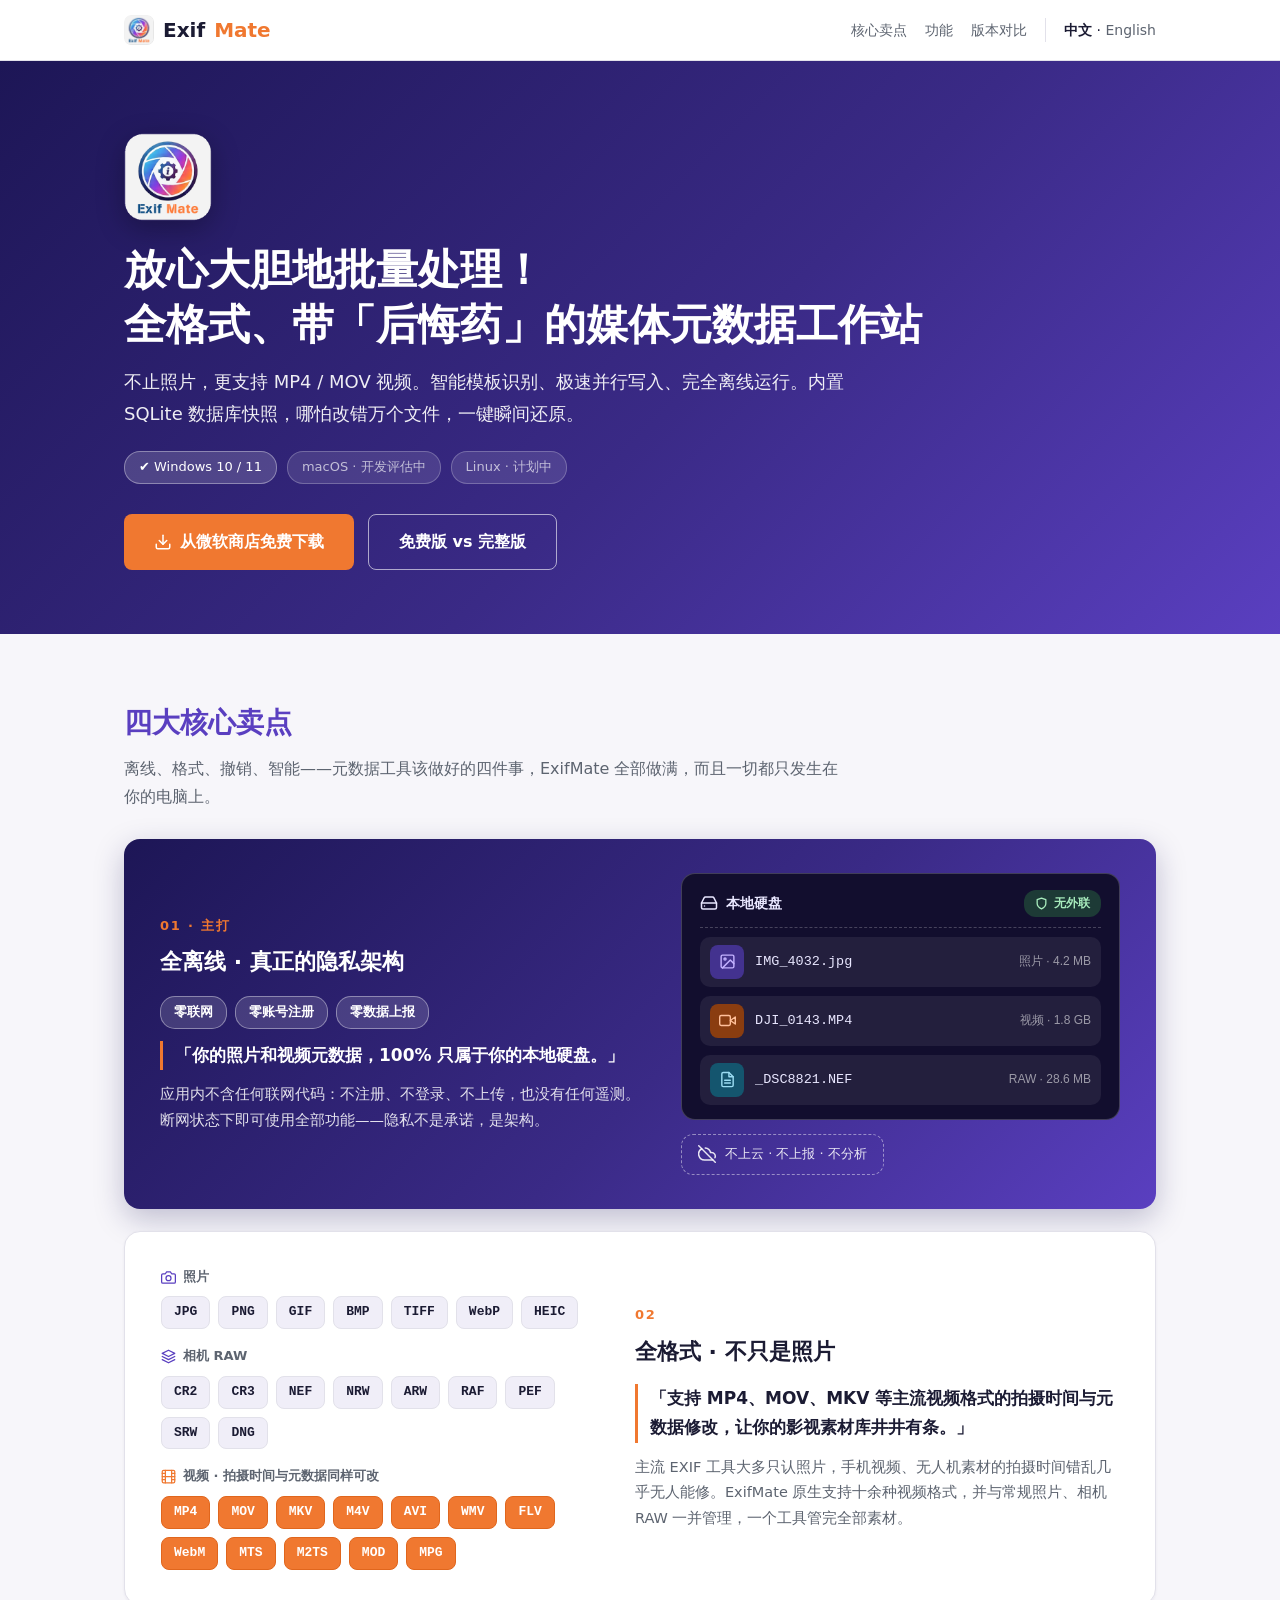
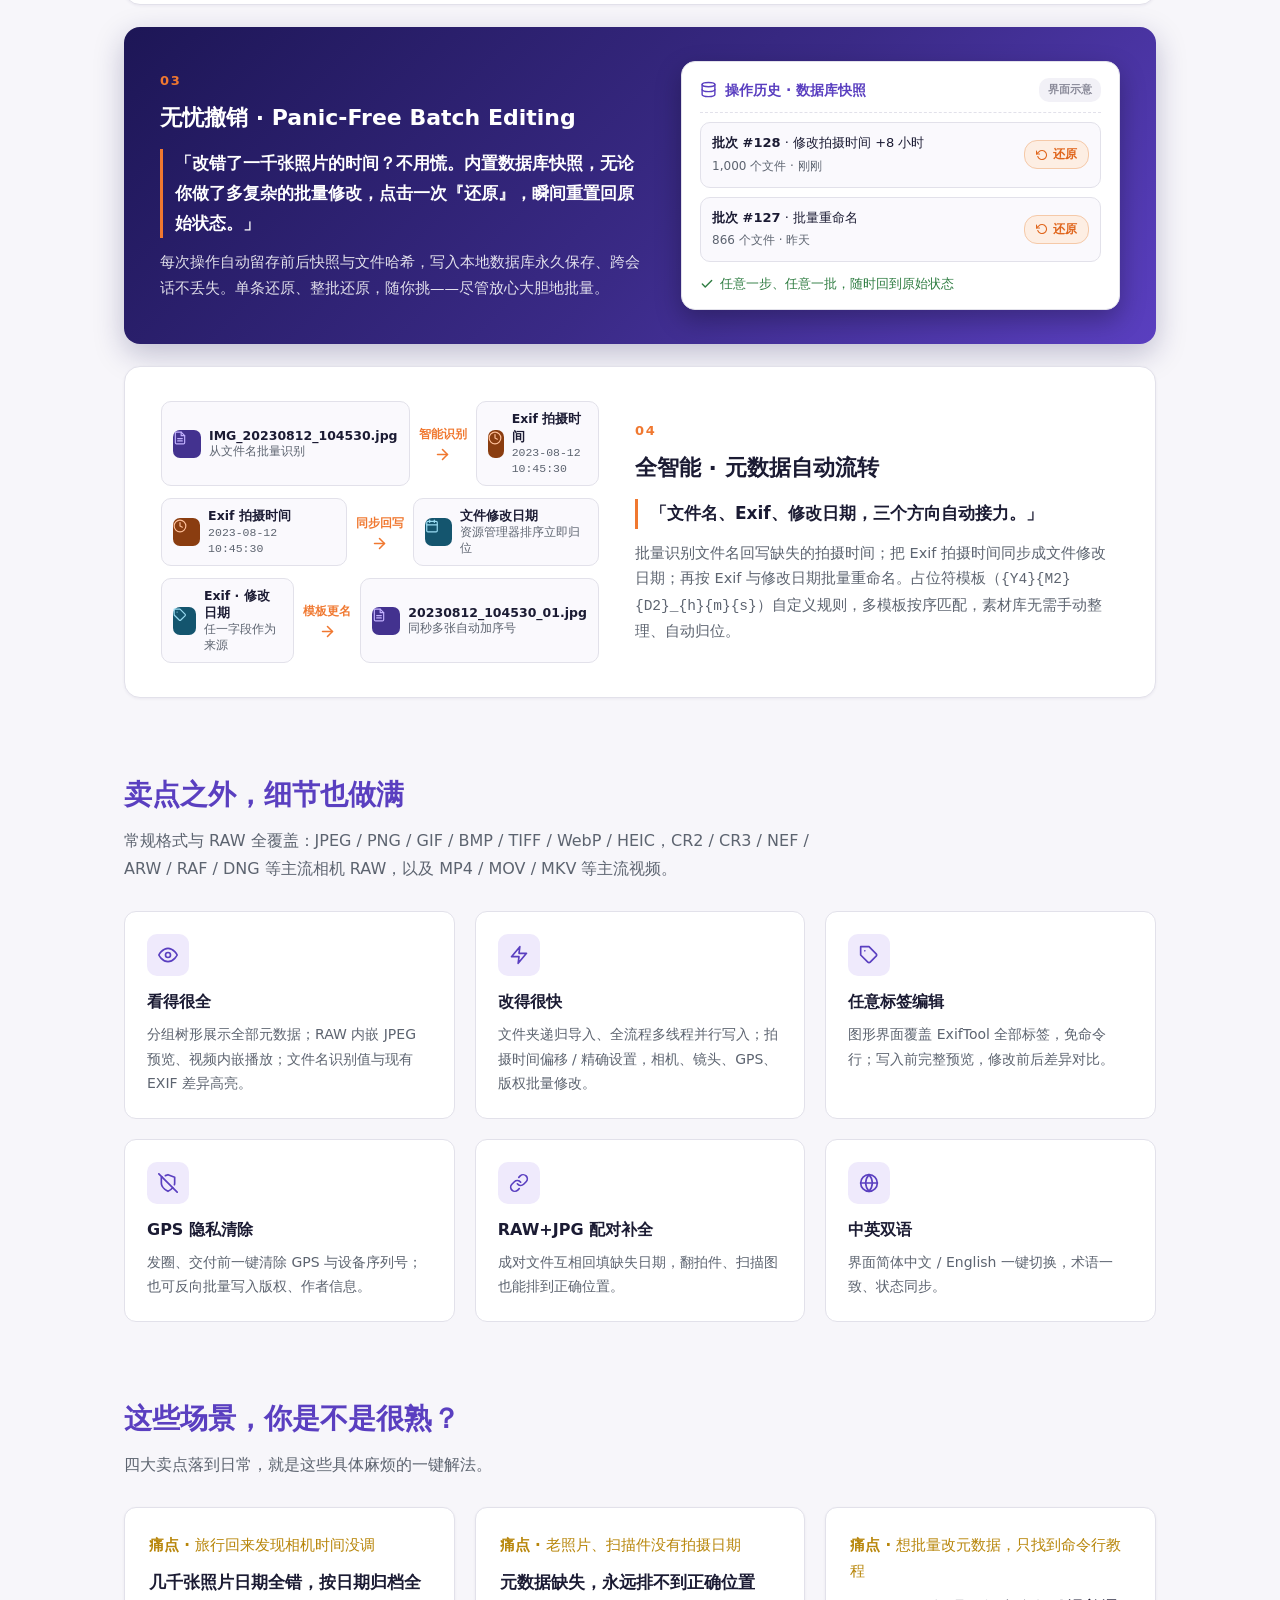
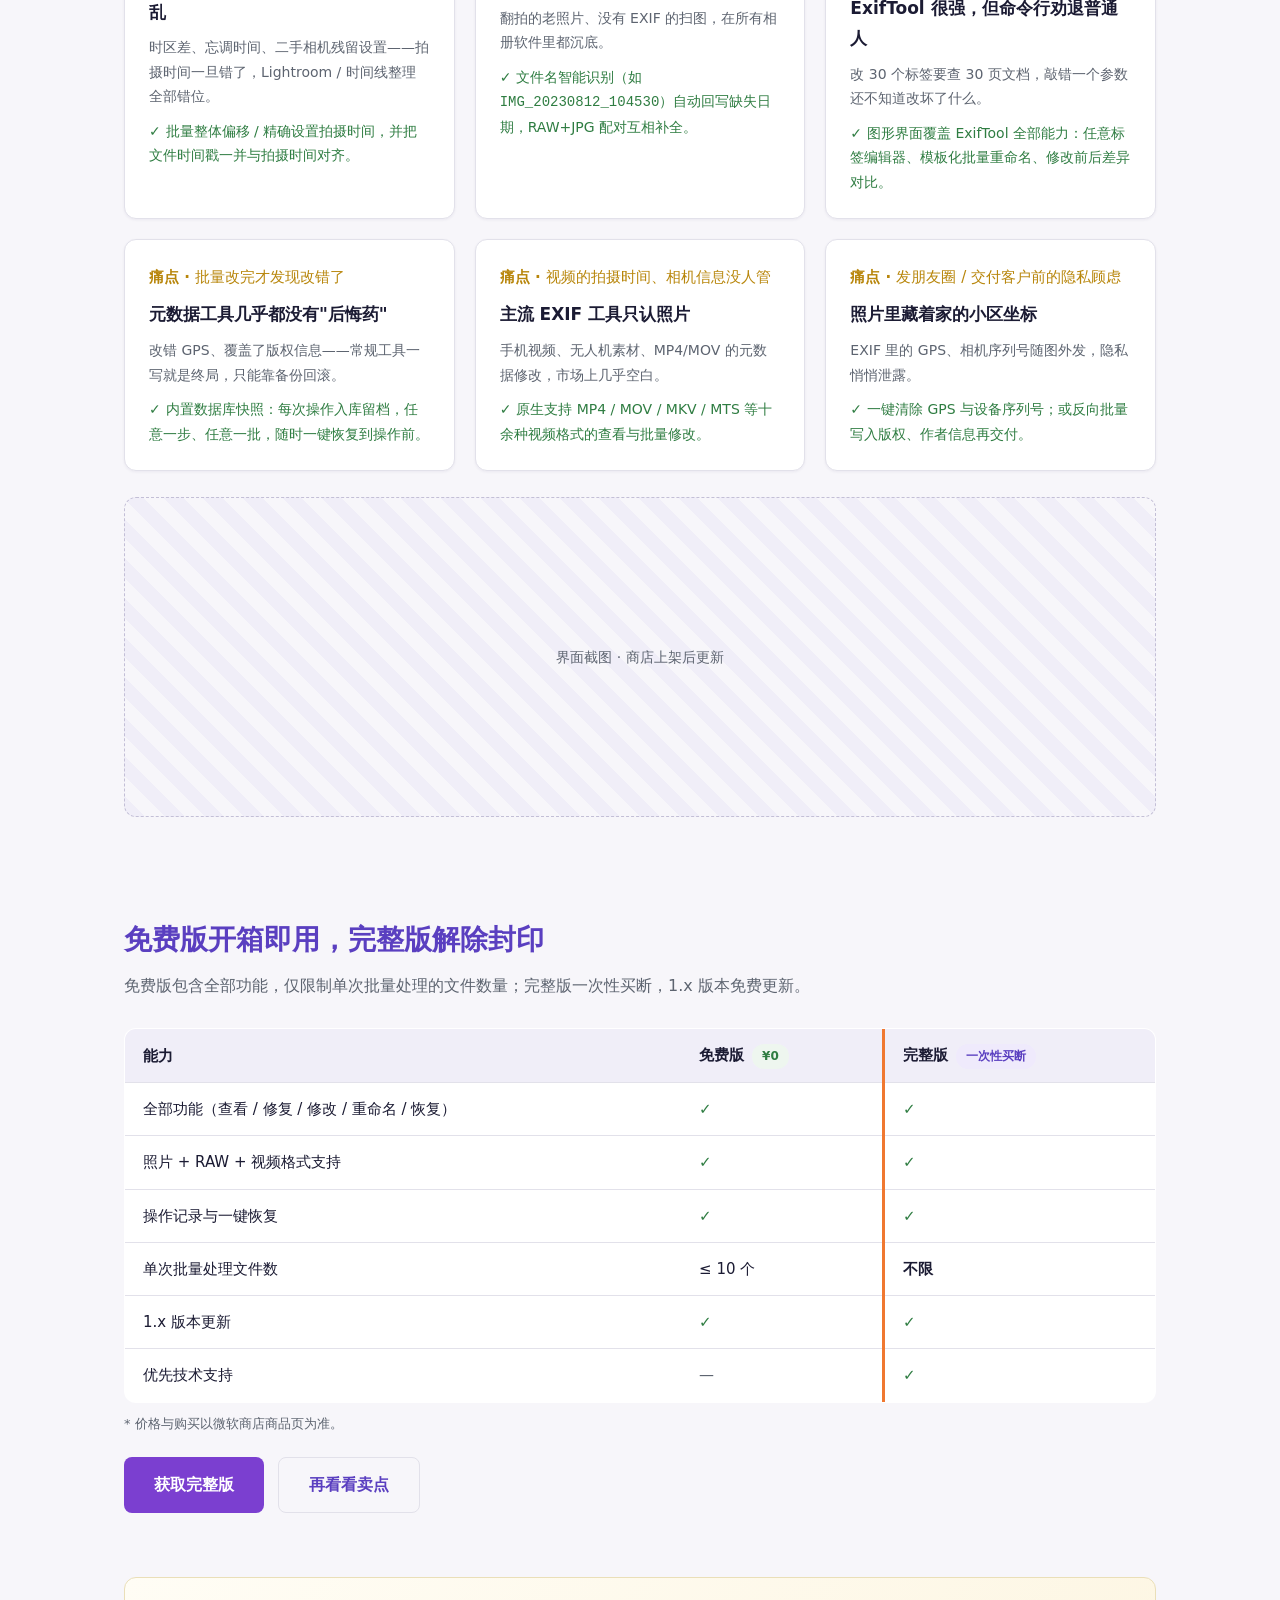
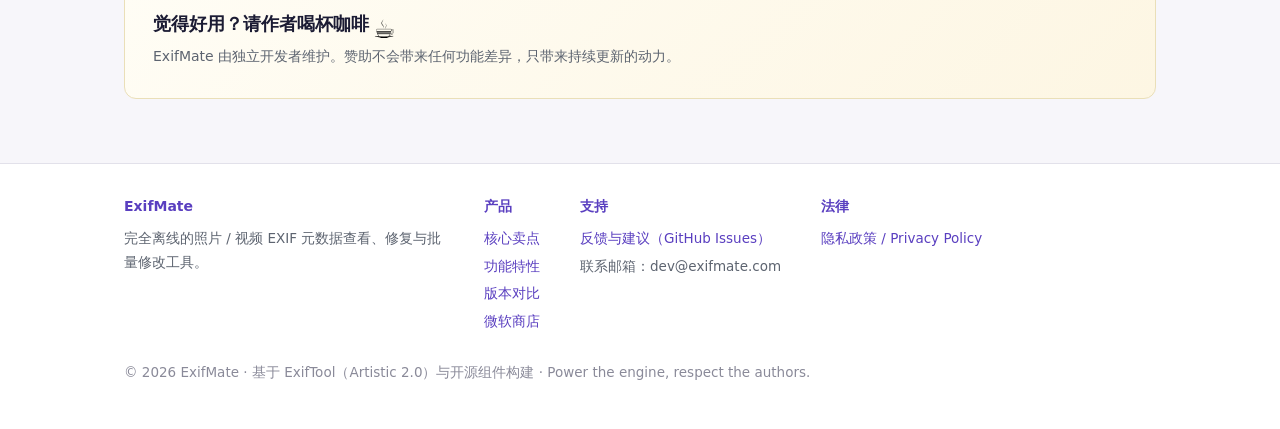
==== commit f93d69fd: "copy: Hero 主副标题换新——突出批量处理+后悔药定位 - 中文主标题：放心大胆地批量处理！全格式、带「后悔药」的媒体元数据工作站 - 中文副标题：不止照片/MP4·MOV视频/智能模板/并行" ====
--- a/index.html
+++ b/index.html
@@ -8,7 +8,7 @@
 <link rel="apple-touch-icon" href="/apple-touch-icon.png">
 <meta name="description" content="ExifMate —— 完全离线的照片/视频 EXIF 元数据查看、修复与批量修改工具。零联网、零账号注册、零数据上报，支持 MP4/MOV/MKV 等视频格式，批量修改一键还原。">
 <meta property="og:title" content="ExifMate — 全离线的照片/视频 EXIF 批量管家">
-<meta property="og:description" content="零联网 · 零账号 · 零数据上报。你的照片和视频元数据，100% 只属于你的本地硬盘。">
+<meta property="og:description" content="不止照片，更支持 MP4 / MOV 视频。智能模板识别、极速并行写入、完全离线运行。内置 SQLite 数据库快照，哪怕改错万个文件，一键瞬间还原。">
 <meta property="og:type" content="website">
 <meta property="og:url" content="https://exifmate.com/">
 <title>ExifMate — 照片/视频 EXIF 批量管家 | 全离线 · 全格式 · 无忧撤销</title>
@@ -46,9 +46,8 @@
 <header class="hero">
   <div class="container">
     <img class="hero-logo" src="/assets/img/logo.png" alt="ExifMate">
-    <h1>你的照片和视频元数据，<br>100% 只属于你的本地硬盘。</h1>
-    <p class="pitch">ExifMate —— 完全离线的 EXIF 查看 / 修复 / 批量修改工具：全离线 · 全格式 · 全智能 · 无忧撤销。</p>
-    <p class="sub">不注册、不联网、不上报；不止照片，MP4 / MOV / MKV 视频同样支持；再多文件的批量修改，一次「还原」回到最初。</p>
+    <h1>放心大胆地批量处理！<br>全格式、带「后悔药」的媒体元数据工作站</h1>
+    <p class="sub">不止照片，更支持 MP4 / MOV 视频。智能模板识别、极速并行写入、完全离线运行。内置 SQLite 数据库快照，哪怕改错万个文件，一键瞬间还原。</p>
     <div class="platform-pills">
       <span class="pill">✔ Windows 10 / 11</span>
       <span class="pill dim">macOS · 开发评估中</span>
--- a/assets/style.css
+++ b/assets/style.css
@@ -41,7 +41,7 @@
   box-shadow: 0 8px 28px rgba(0,0,0,.28); margin-bottom: 22px;
 }
 .hero h1 { font-size: 42px; line-height: 1.3; margin-bottom: 14px; }
-.hero p.sub { font-size: 18px; opacity: .92; max-width: 640px; }
+.hero p.sub { font-size: 18px; opacity: .92; max-width: 760px; }
 .hero .pitch { font-size: 18px; margin-bottom: 8px; opacity: .95; }
 .platform-pills { display: flex; gap: 10px; margin: 22px 0 30px; flex-wrap: wrap; }
 .pill {
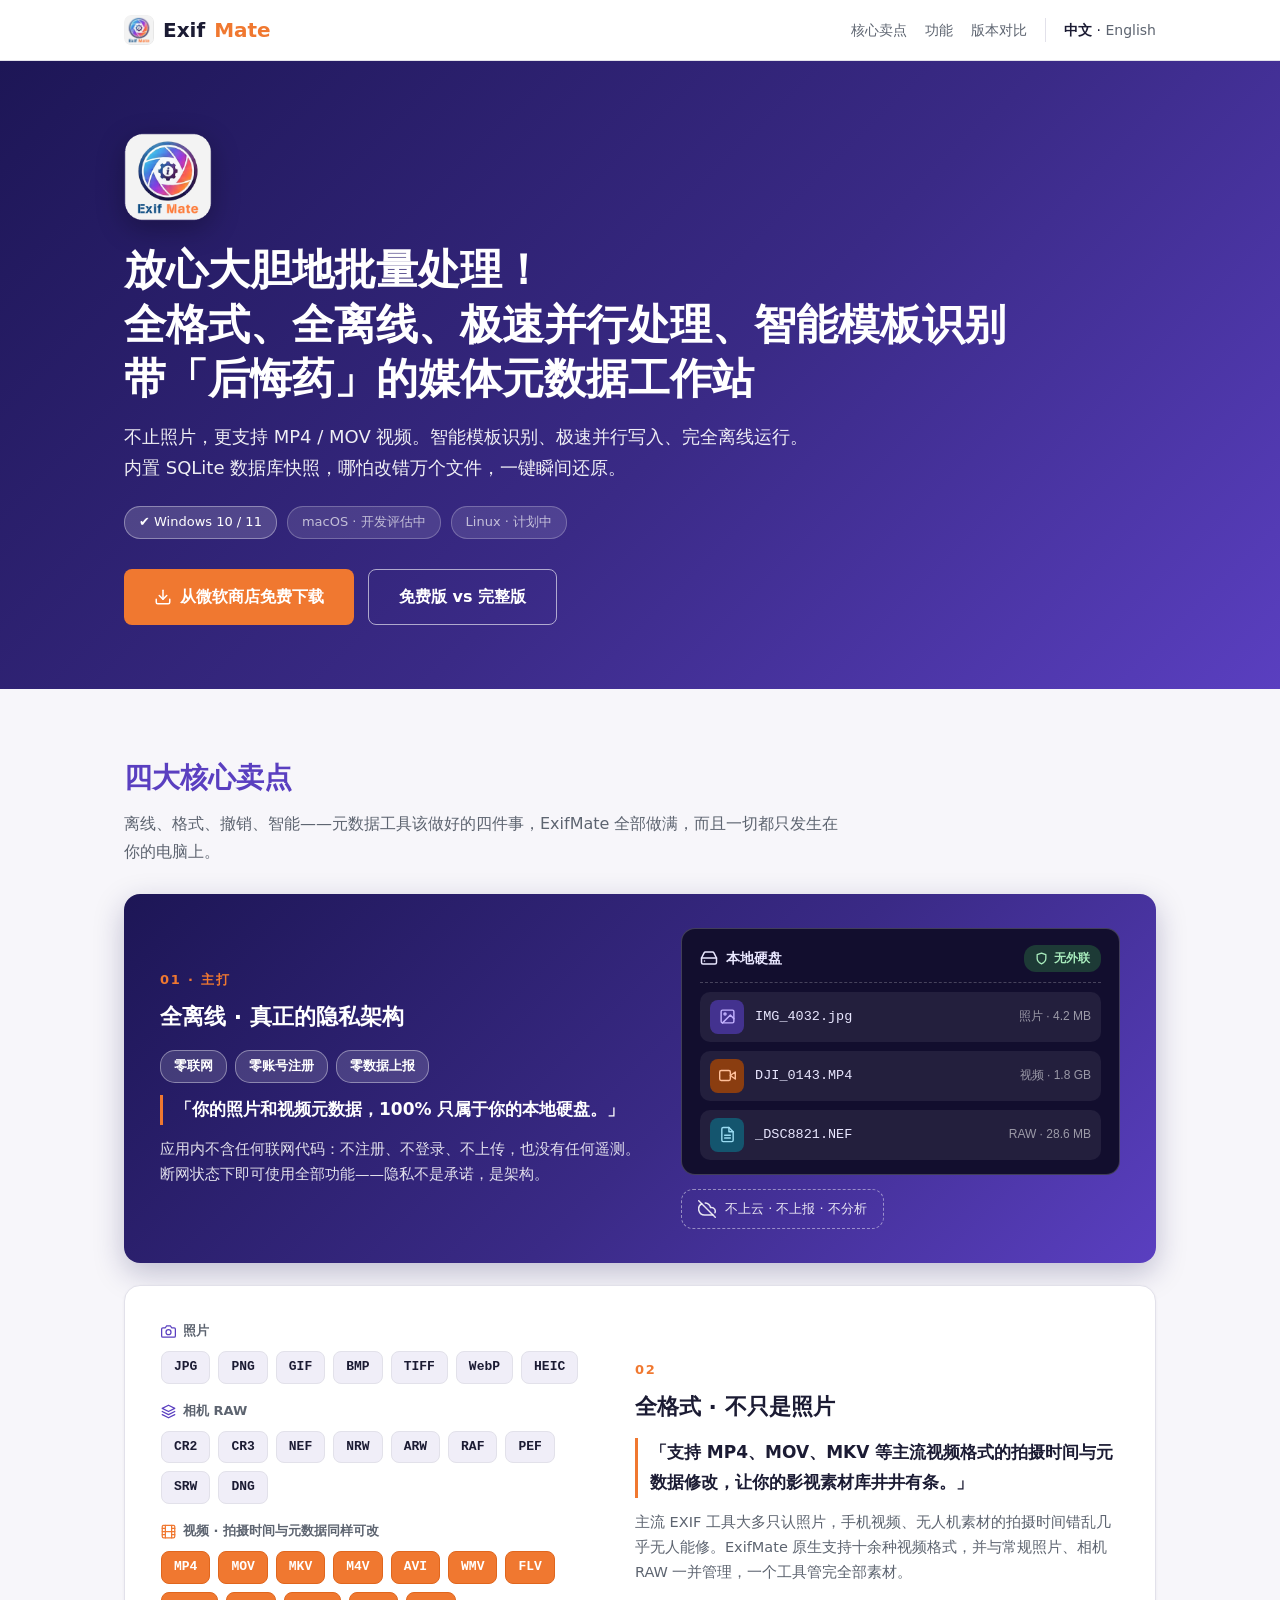
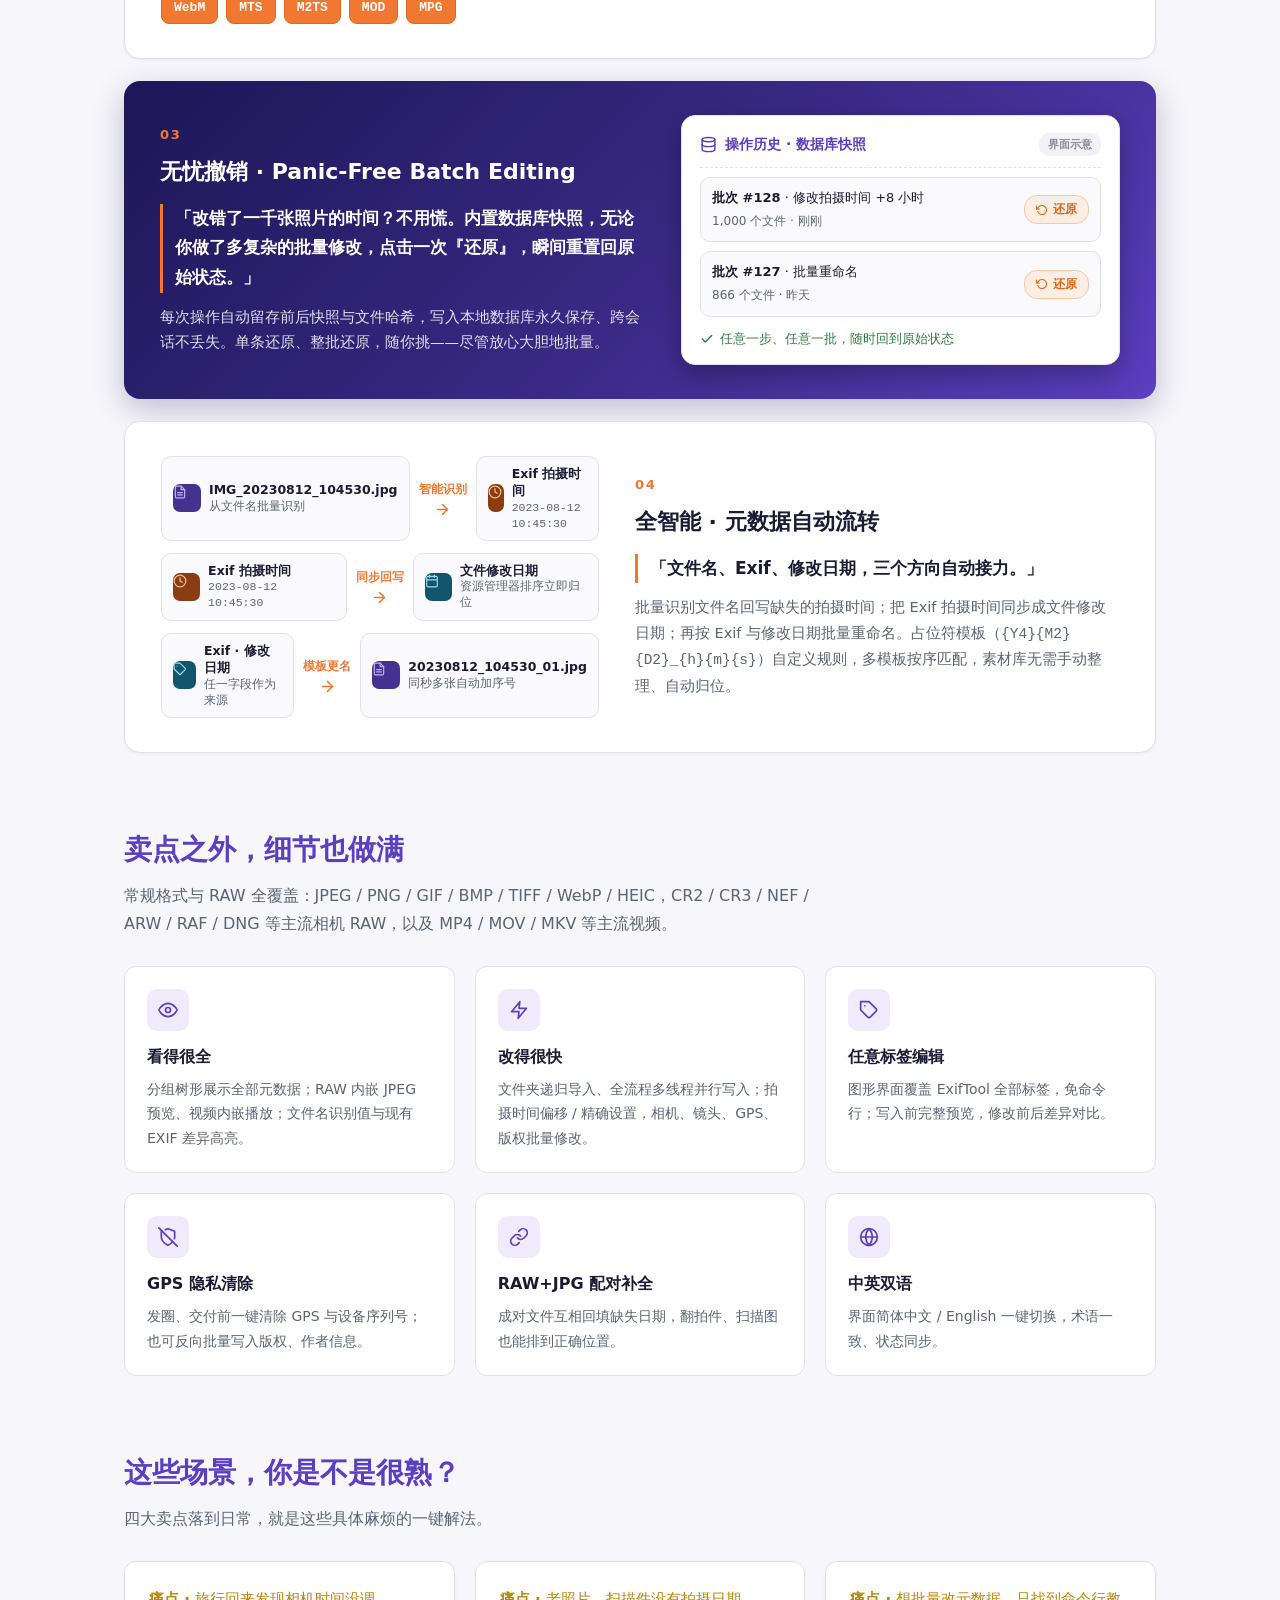
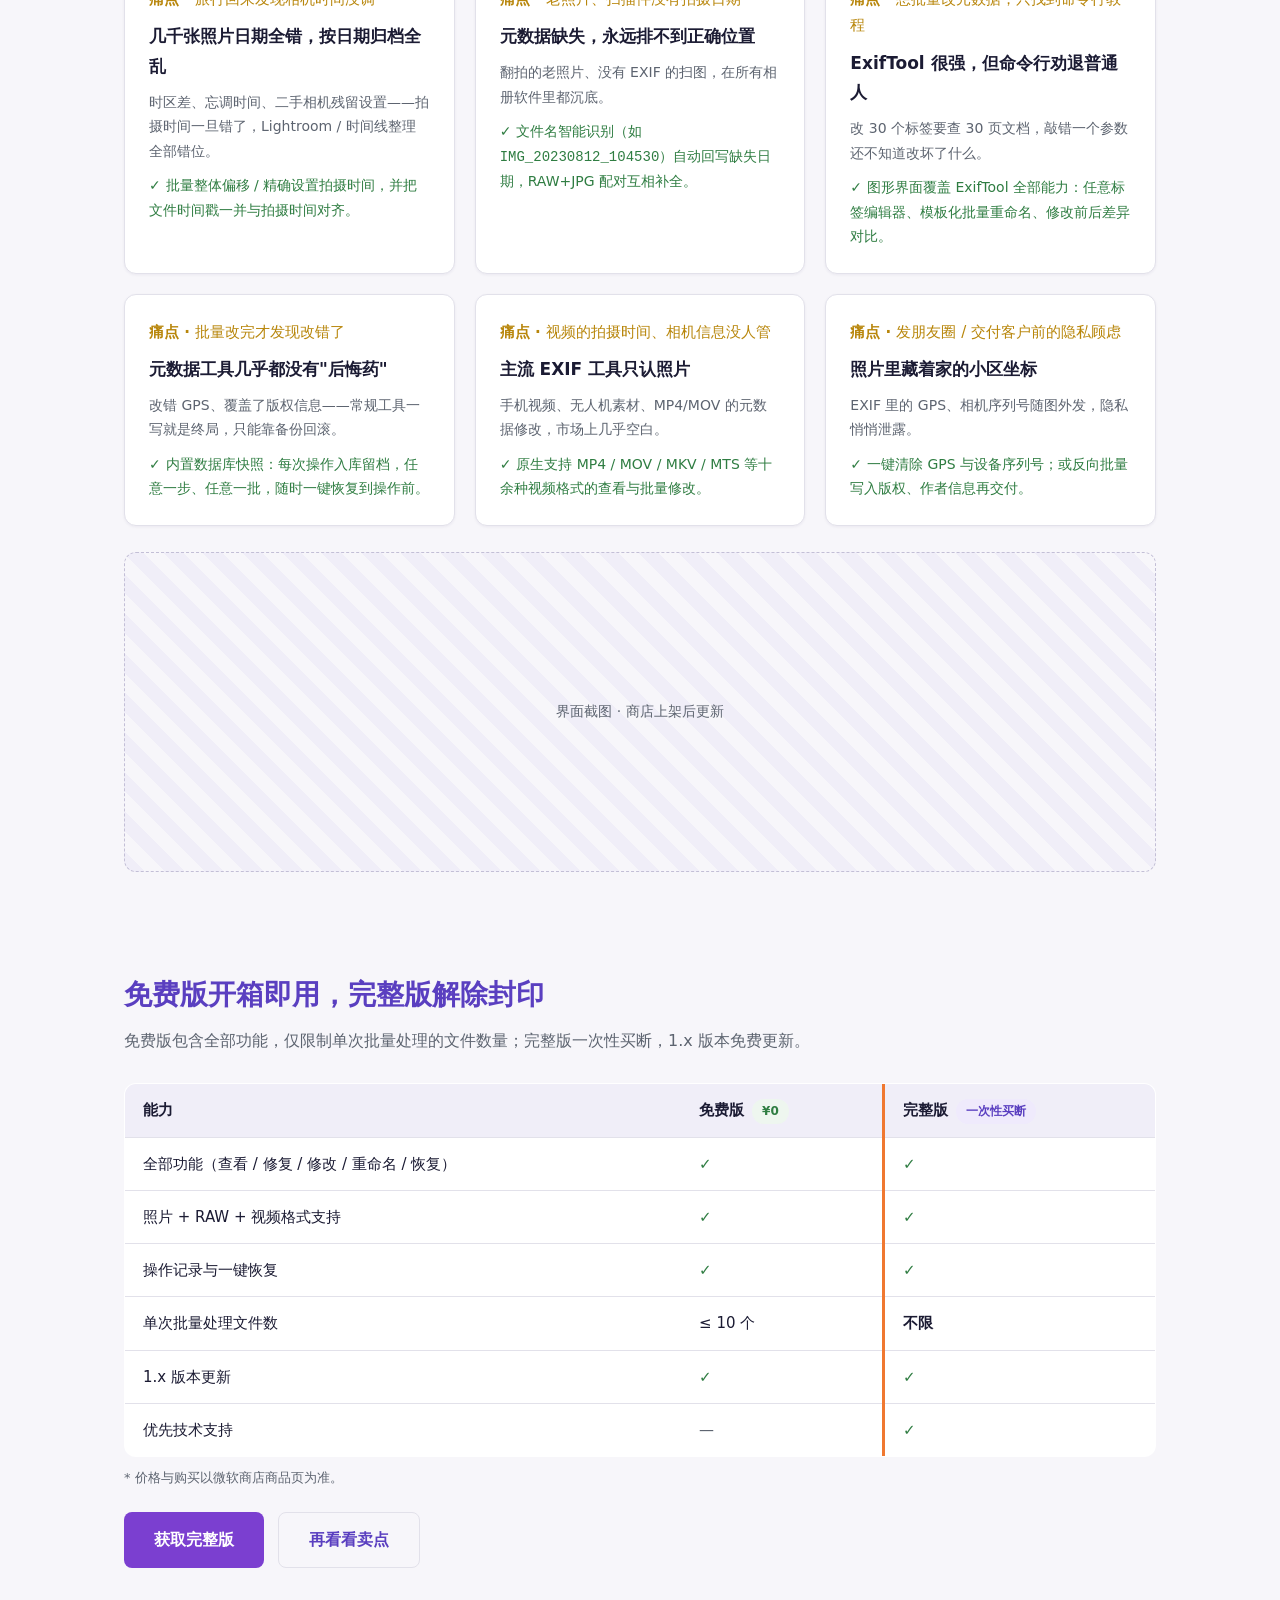
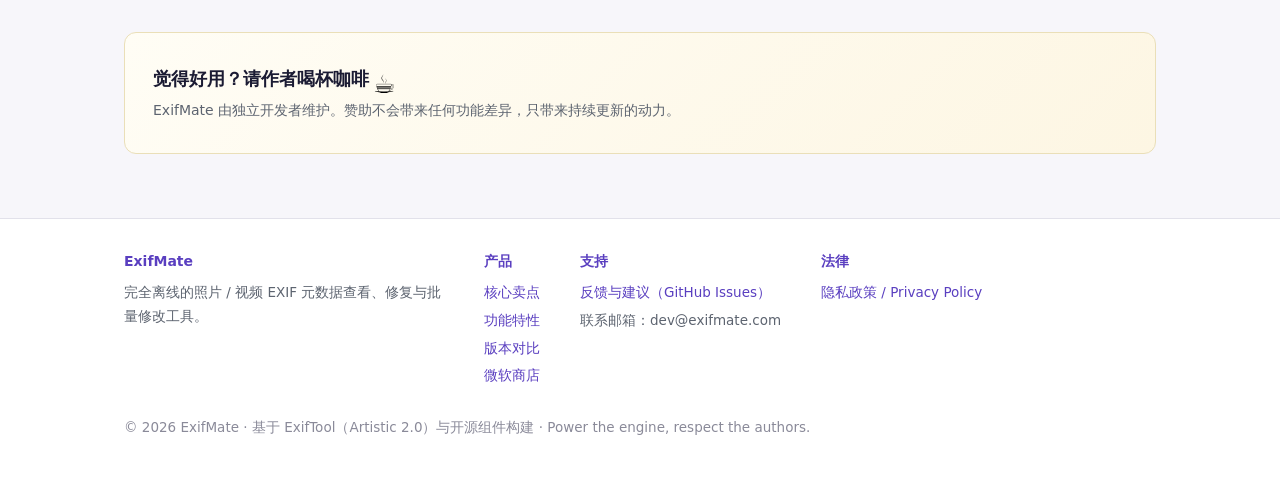
==== commit 0ad5ac72: "copy: Hero 主标题改三行式，副标题在「内置 SQLite」前换行" ====
--- a/index.html
+++ b/index.html
@@ -46,8 +46,8 @@
 <header class="hero">
   <div class="container">
     <img class="hero-logo" src="/assets/img/logo.png" alt="ExifMate">
-    <h1>放心大胆地批量处理！<br>全格式、带「后悔药」的媒体元数据工作站</h1>
-    <p class="sub">不止照片，更支持 MP4 / MOV 视频。智能模板识别、极速并行写入、完全离线运行。内置 SQLite 数据库快照，哪怕改错万个文件，一键瞬间还原。</p>
+    <h1>放心大胆地批量处理！<br>全格式、全离线、极速并行处理、智能模板识别<br>带「后悔药」的媒体元数据工作站</h1>
+    <p class="sub">不止照片，更支持 MP4 / MOV 视频。智能模板识别、极速并行写入、完全离线运行。<br>内置 SQLite 数据库快照，哪怕改错万个文件，一键瞬间还原。</p>
     <div class="platform-pills">
       <span class="pill">✔ Windows 10 / 11</span>
       <span class="pill dim">macOS · 开发评估中</span>
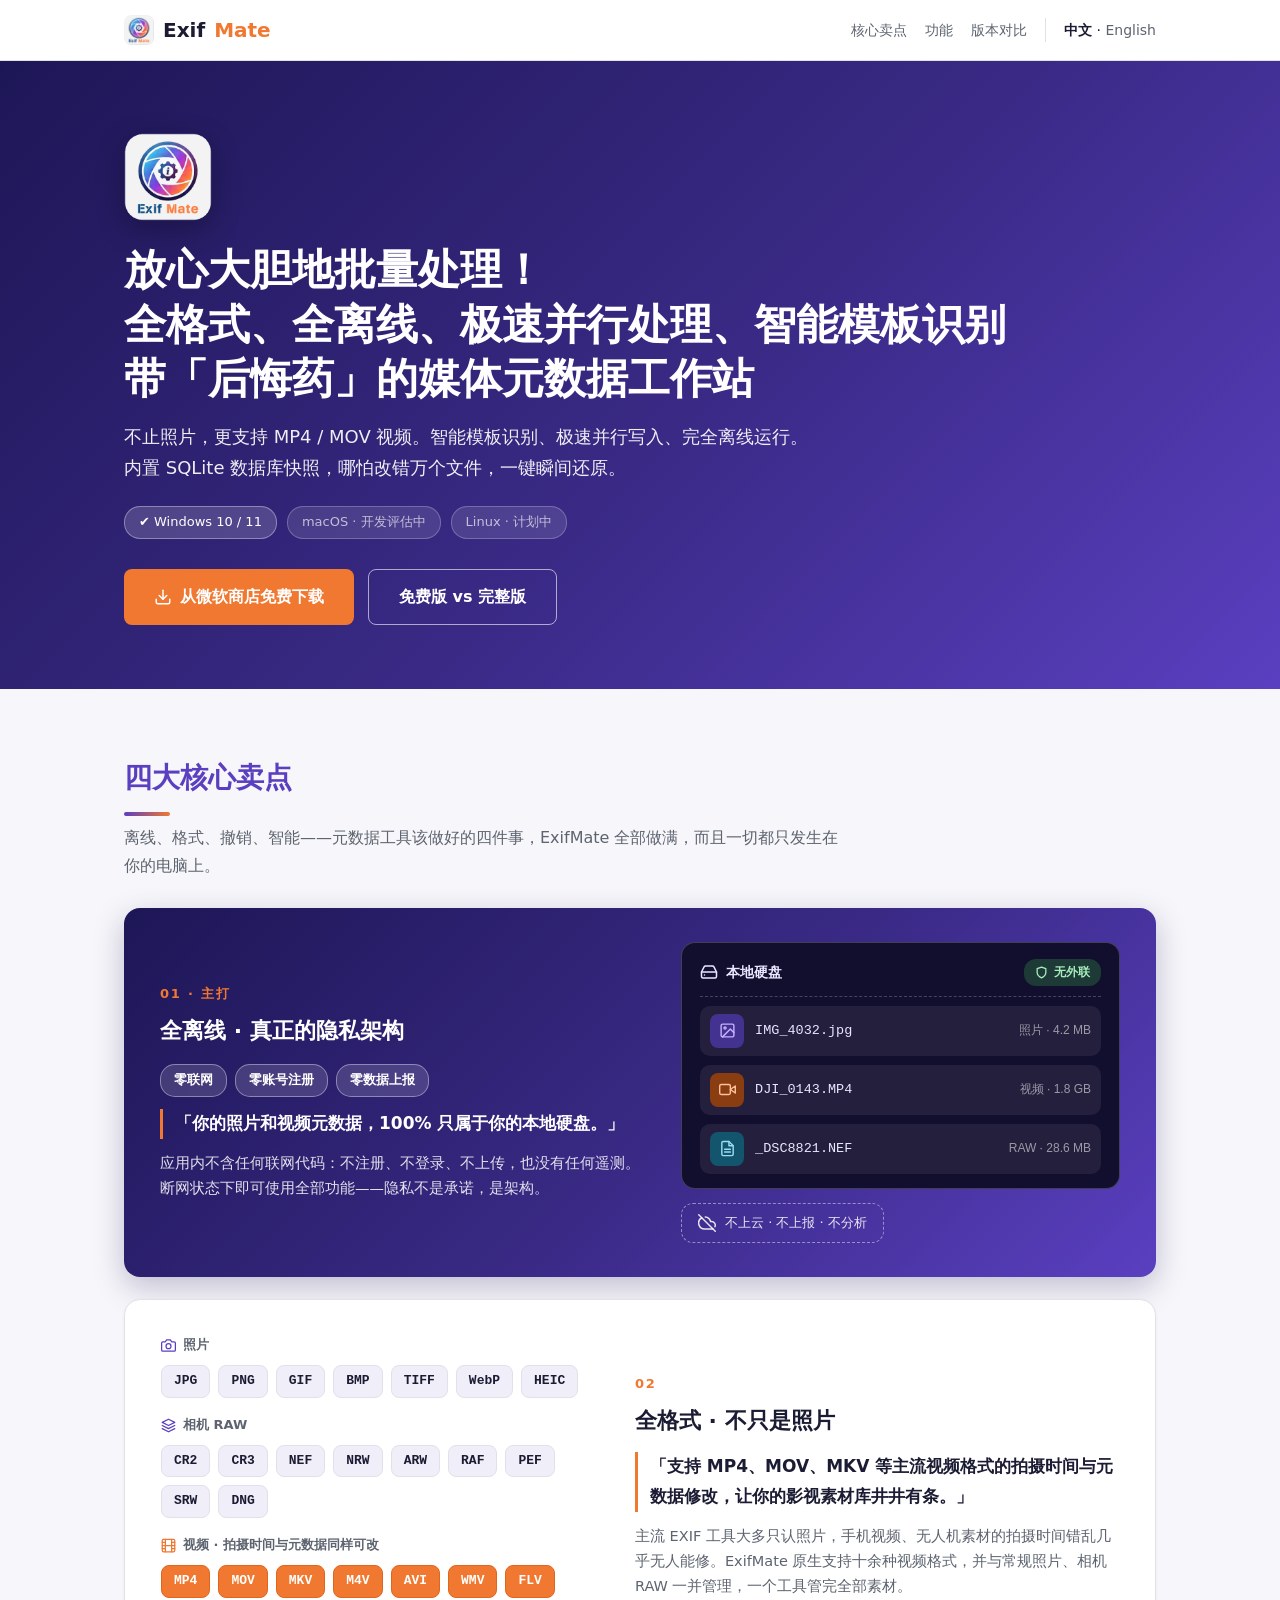
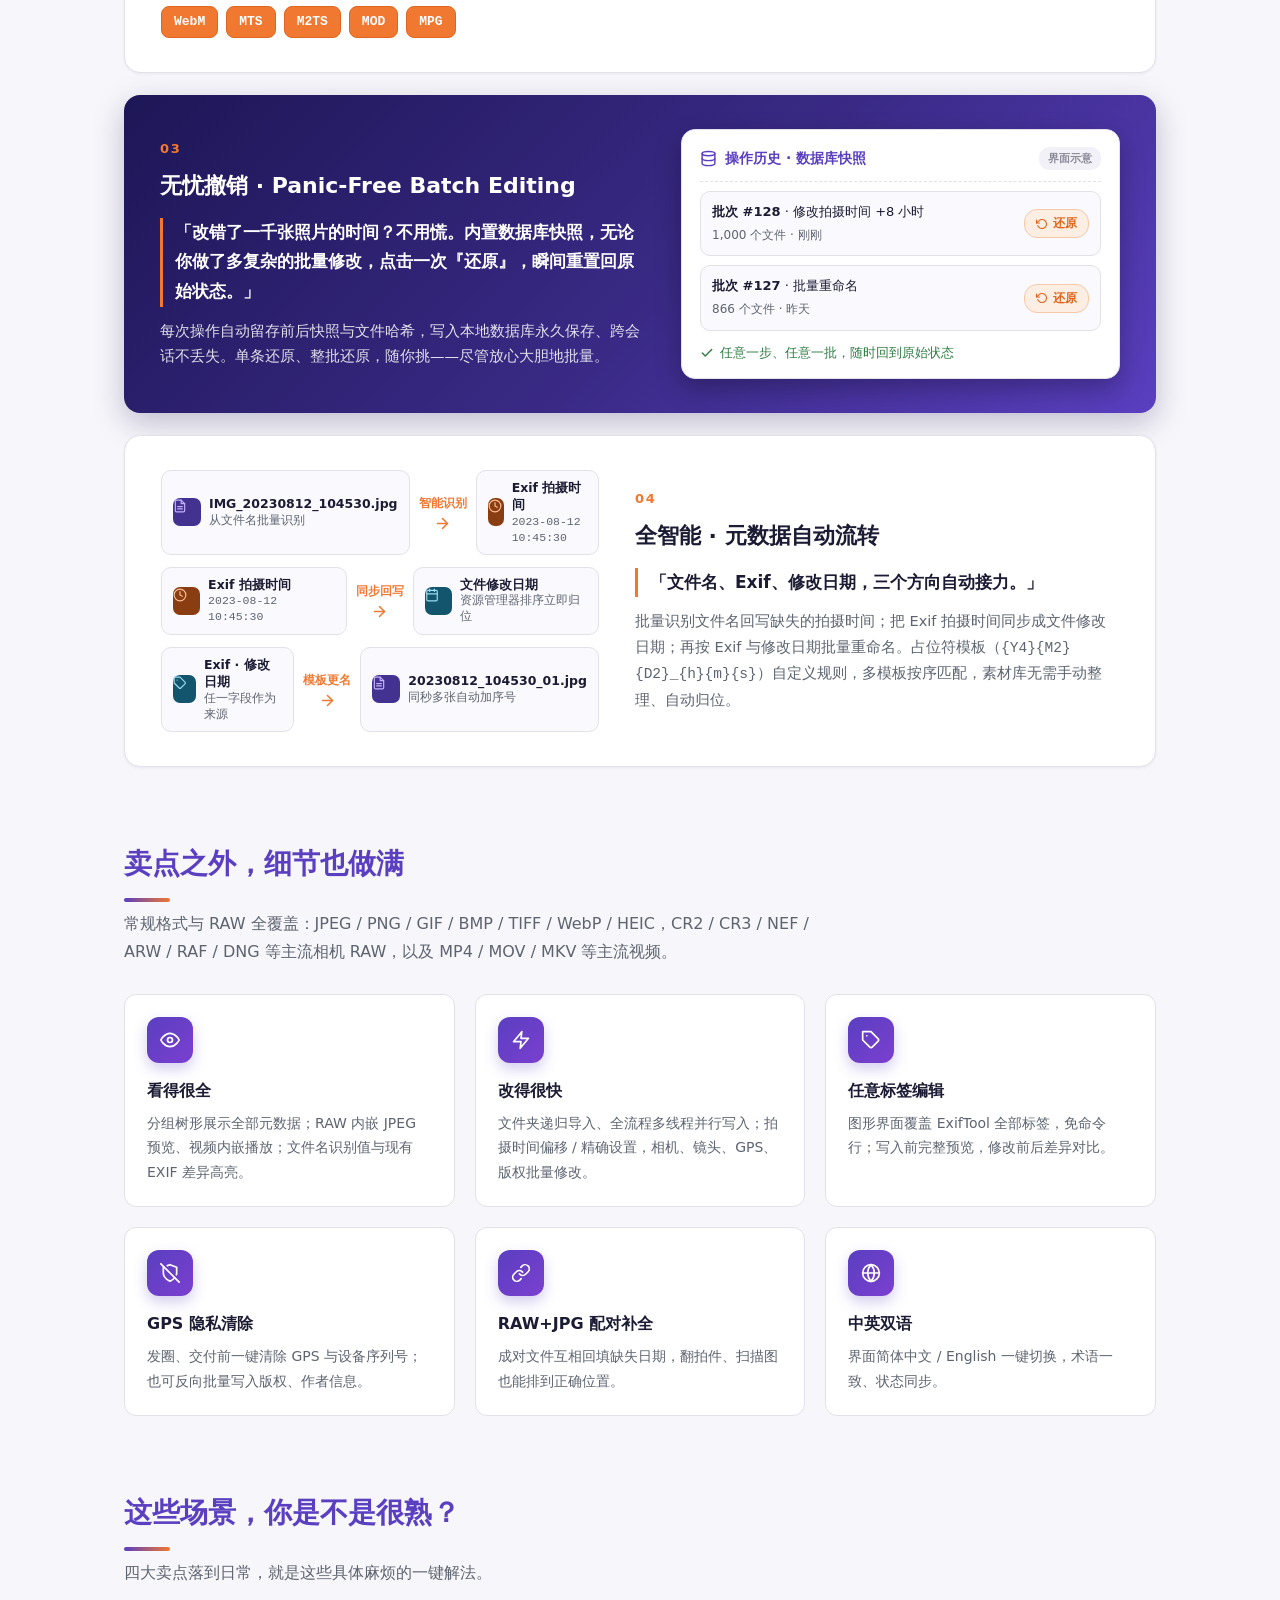
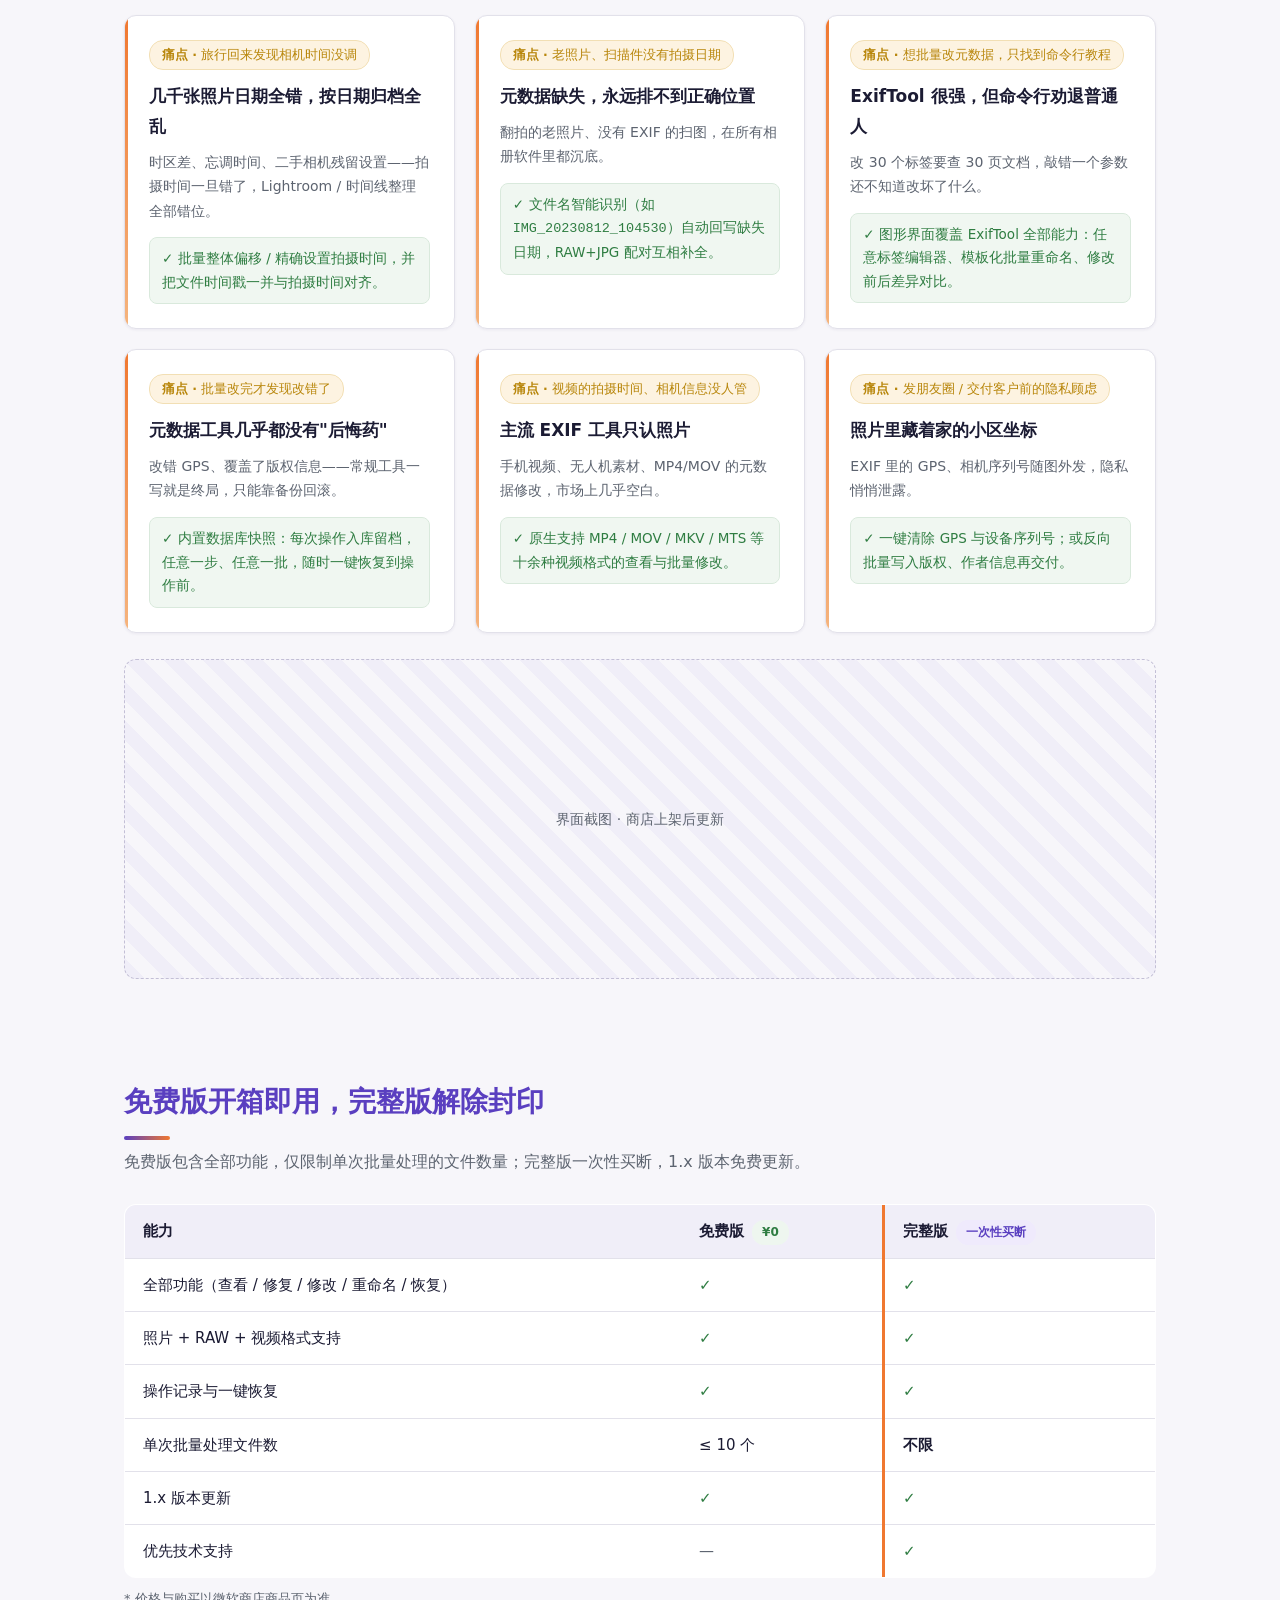
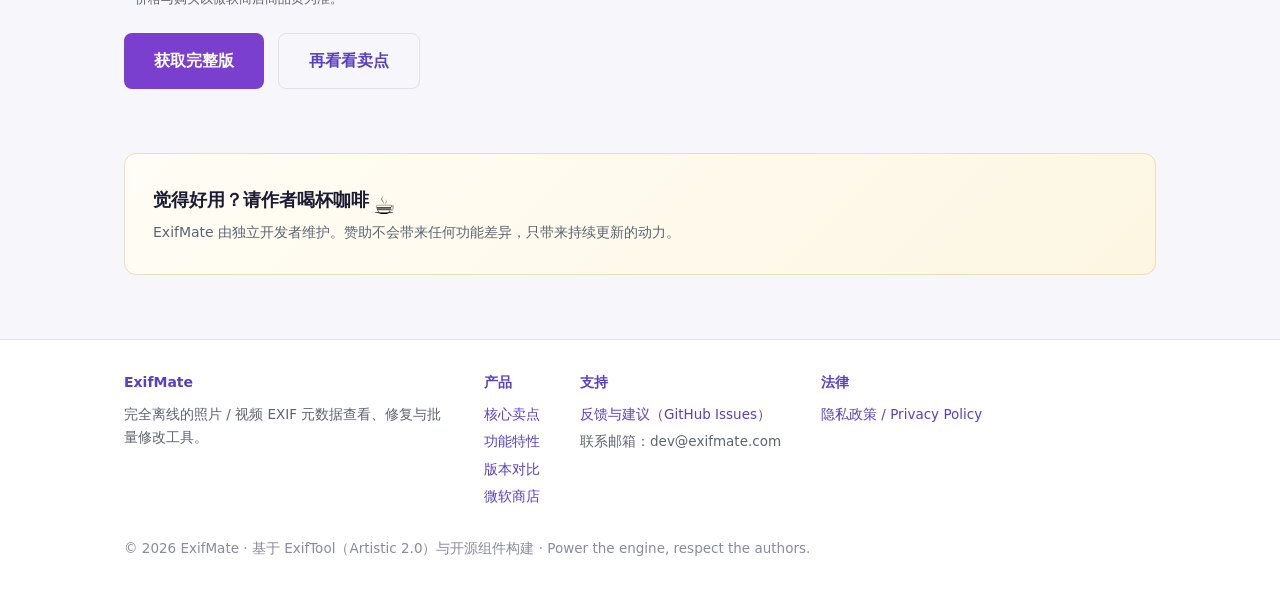
==== commit 9a9698cc: "link: 全站下载链接指向微软商店正式商品页 9p58n2k8wqx3 - index.html / en/index.html：Hero 下载、完整版、页脚共 6 处 - README.md / " ====
--- a/index.html
+++ b/index.html
@@ -54,8 +54,8 @@
       <span class="pill dim">Linux · 计划中</span>
     </div>
     <div class="btn-row">
-      <!-- TODO: 商店上架后替换为正式商品页链接 -->
-      <a class="btn btn-primary" href="https://apps.microsoft.com/search?query=ExifMate">
+      
+      <a class="btn btn-primary" href="https://apps.microsoft.com/detail/9p58n2k8wqx3">
         <svg width="18" height="18" viewBox="0 0 24 24" fill="none" stroke="currentColor" stroke-width="2" stroke-linecap="round" stroke-linejoin="round"><path d="M21 15v4a2 2 0 0 1-2 2H5a2 2 0 0 1-2-2v-4"/><polyline points="7 10 12 15 17 10"/><line x1="12" y1="15" x2="12" y2="3"/></svg>
         从微软商店免费下载
       </a>
@@ -289,8 +289,8 @@
     </table>
     <p class="table-note">* 价格与购买以微软商店商品页为准。</p>
     <div class="btn-row" style="margin-top:22px">
-      <!-- TODO: 替换为完整版商店商品页链接 -->
-      <a class="btn btn-primary" href="https://apps.microsoft.com/search?query=ExifMate"
+      <!-- 如完整版为独立商店商品页，替换为对应链接 -->
+      <a class="btn btn-primary" href="https://apps.microsoft.com/detail/9p58n2k8wqx3"
          style="background:var(--accent2);color:#fff">获取完整版</a>
       <a class="btn btn-ghost" href="#pillars" style="border-color:var(--line);color:var(--accent)">再看看卖点</a>
     </div>
@@ -328,7 +328,7 @@
           <li><a href="#pillars">核心卖点</a></li>
           <li><a href="#features">功能特性</a></li>
           <li><a href="#compare">版本对比</a></li>
-          <li><a href="https://apps.microsoft.com/search?query=ExifMate">微软商店</a></li>
+          <li><a href="https://apps.microsoft.com/detail/9p58n2k8wqx3">微软商店</a></li>
         </ul>
       </div>
       <div>
--- a/assets/style.css
+++ b/assets/style.css
@@ -65,30 +65,61 @@
 /* ---------- 通用区块 ---------- */
 section.block { padding: 64px 0 8px; }
 h2.title { font-size: 28px; margin-bottom: 8px; color: var(--accent); }
+h2.title::after {
+  content: ""; display: block; width: 46px; height: 4px; border-radius: 2px;
+  background: linear-gradient(90deg, var(--accent), var(--orange)); margin-top: 10px;
+}
 p.lead { color: var(--sub); max-width: 720px; margin-bottom: 28px; }
 
 /* 痛点卡片 */
 .pain-grid { display: grid; grid-template-columns: repeat(3, 1fr); gap: 20px; }
 .pain-card {
+  position: relative; overflow: hidden;
   background: var(--card); border: 1px solid var(--line); border-radius: 12px;
   padding: 24px; box-shadow: 0 1px 3px rgba(28,22,86,.06);
-}
-.pain-card .scene { font-size: 15px; color: var(--warn); margin-bottom: 10px; }
+  transition: transform .18s ease, box-shadow .18s ease;
+}
+.pain-card::before {
+  content: ""; position: absolute; left: 0; top: 0; bottom: 0; width: 3px;
+  background: linear-gradient(180deg, var(--orange), #f5b47e);
+}
+.pain-card:hover { transform: translateY(-4px); box-shadow: 0 12px 28px rgba(28,22,86,.12); }
+.pain-card .scene {
+  display: inline-block; font-size: 12.5px; color: var(--warn);
+  background: #fdf3e1; border: 1px solid #f2dfb4;
+  padding: 3px 12px; border-radius: 14px; margin-bottom: 12px;
+}
 .pain-card .scene::before { content: "痛点 · "; font-weight: 700; }
 .pain-card h3 { font-size: 17px; margin-bottom: 8px; }
 .pain-card p { font-size: 14px; color: var(--sub); }
-.pain-card p.fix { margin-top: 10px; color: var(--ok); }
+.pain-card p.fix {
+  margin-top: 14px; color: var(--ok); font-size: 13.5px;
+  background: #f0f7f1; border: 1px solid #d9e9dc; border-radius: 8px; padding: 9px 12px;
+}
 .pain-card p.fix::before { content: "✓ "; font-weight: 700; }
 
 /* 功能网格 */
 .feat-grid { display: grid; grid-template-columns: repeat(3, 1fr); gap: 20px; }
 .feat {
+  position: relative; overflow: hidden;
   background: var(--card); border: 1px solid var(--line); border-radius: 12px; padding: 22px;
-}
+  transition: transform .18s ease, box-shadow .18s ease, border-color .18s ease;
+}
+.feat::before {
+  content: ""; position: absolute; top: 0; left: 0; right: 0; height: 3px;
+  background: linear-gradient(90deg, var(--accent), var(--orange));
+  opacity: 0; transition: opacity .18s ease;
+}
+.feat:hover {
+  transform: translateY(-4px); border-color: #d6cfee;
+  box-shadow: 0 12px 28px rgba(28,22,86,.12);
+}
+.feat:hover::before { opacity: 1; }
 .feat .ico {
-  width: 42px; height: 42px; border-radius: 10px; display: flex;
-  align-items: center; justify-content: center; margin-bottom: 12px;
-  background: #efeafc; color: var(--accent);
+  width: 46px; height: 46px; border-radius: 12px; display: flex;
+  align-items: center; justify-content: center; margin-bottom: 14px;
+  background: linear-gradient(135deg, var(--accent), var(--accent2)); color: #fff;
+  box-shadow: 0 6px 14px rgba(90,63,192,.26);
 }
 .feat h3 { font-size: 16px; margin-bottom: 6px; }
 .feat p { font-size: 14px; color: var(--sub); }
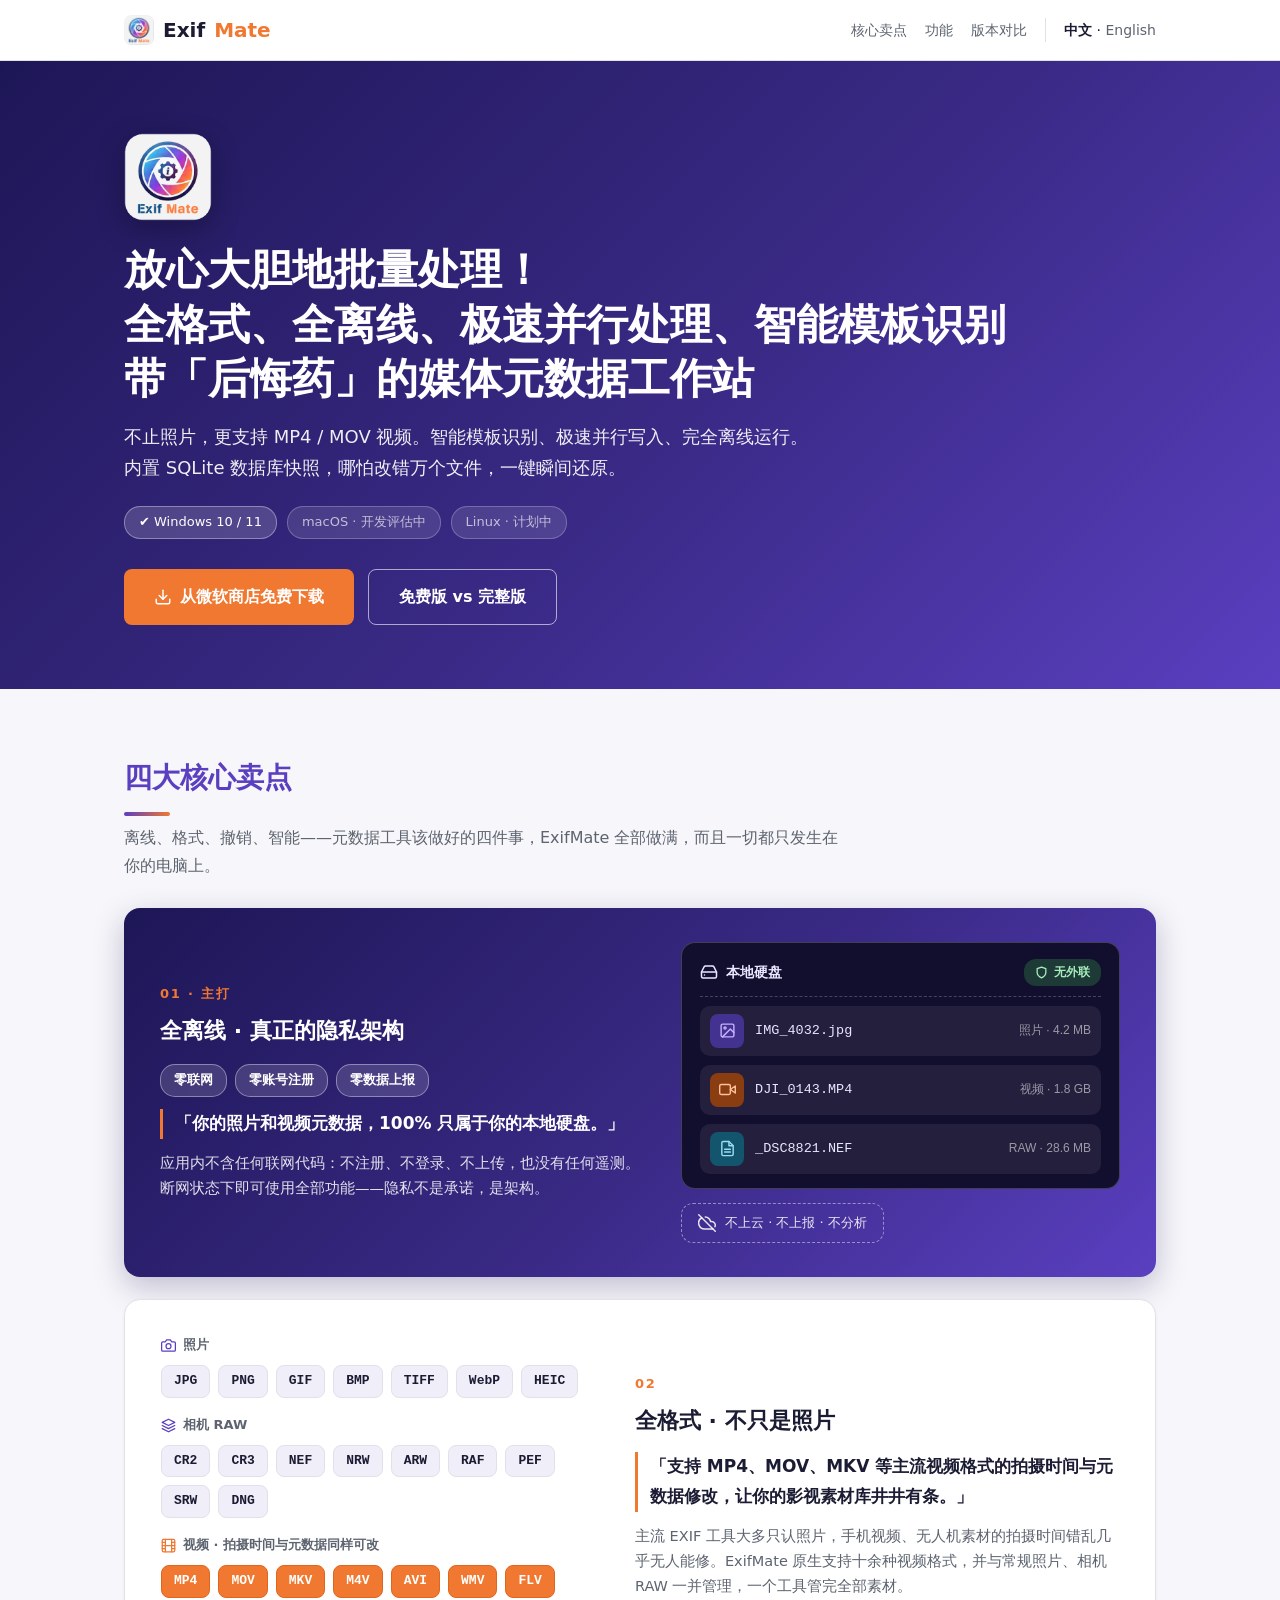
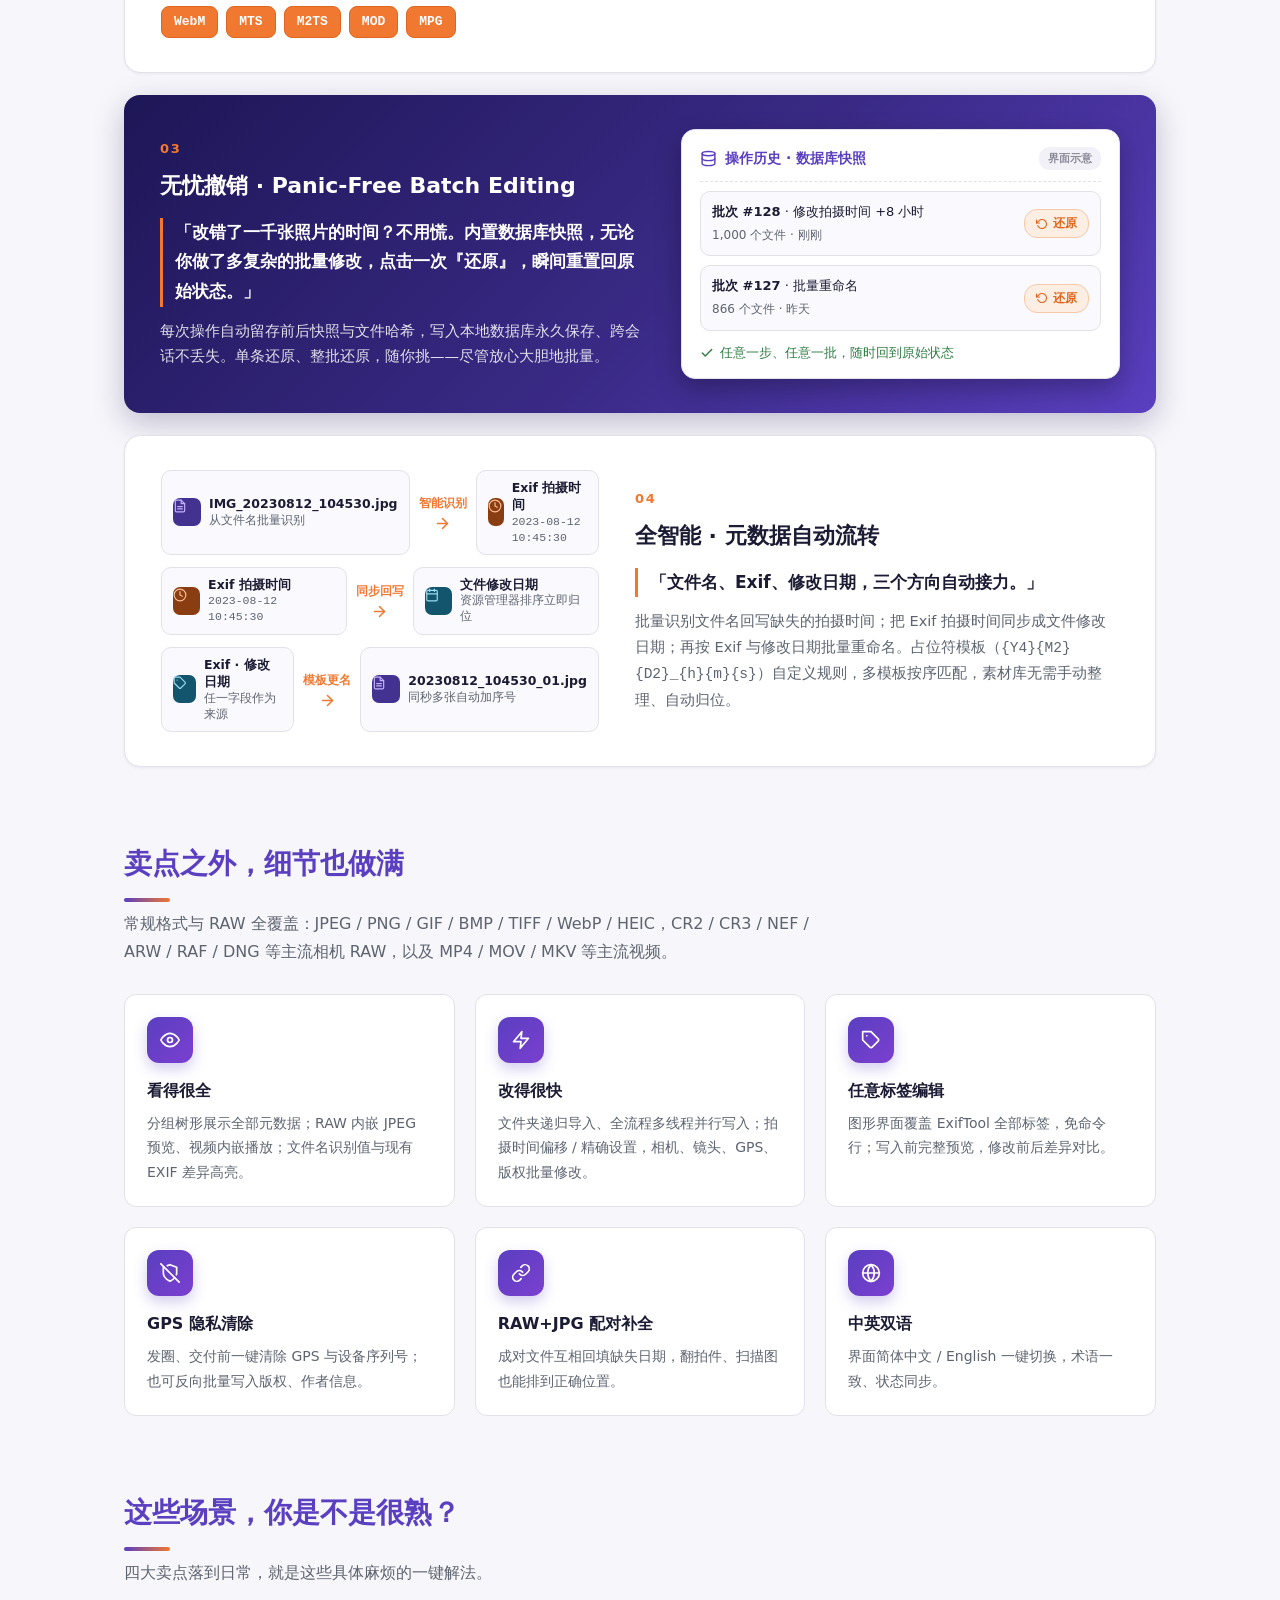
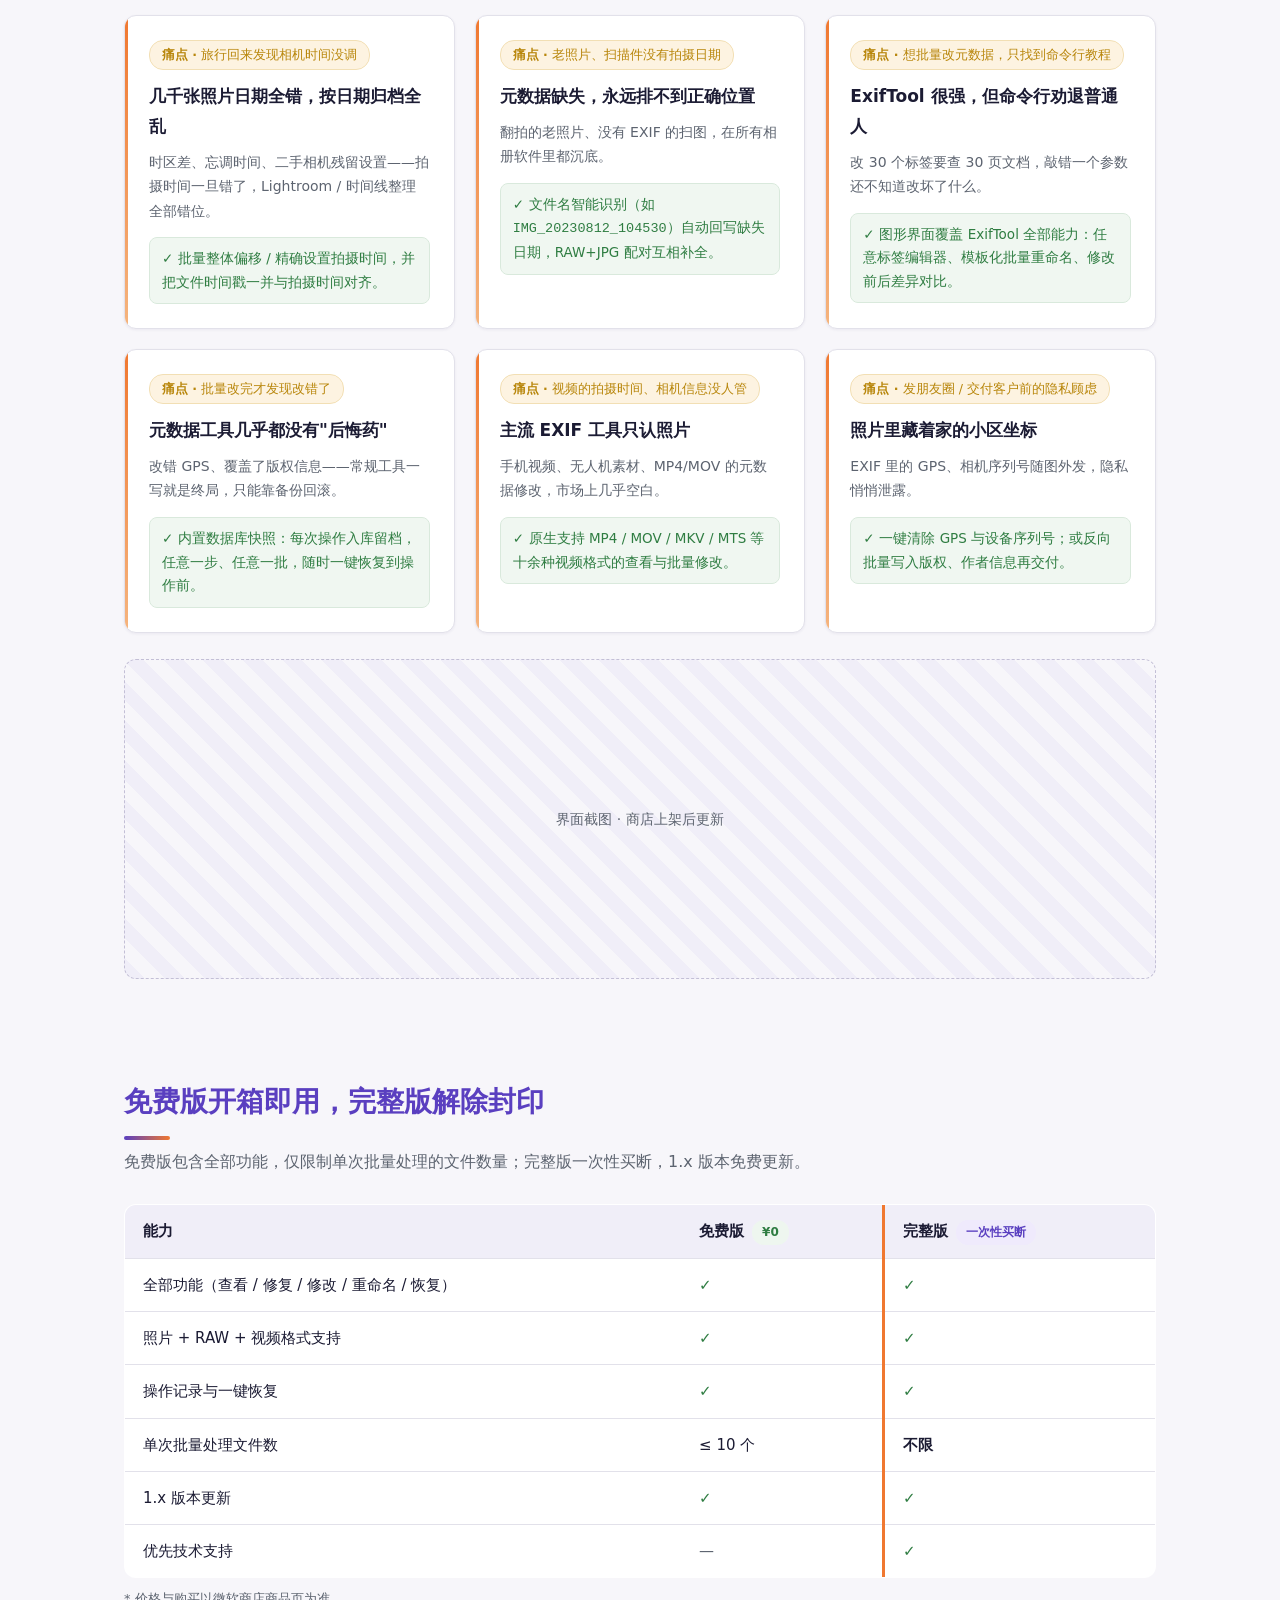
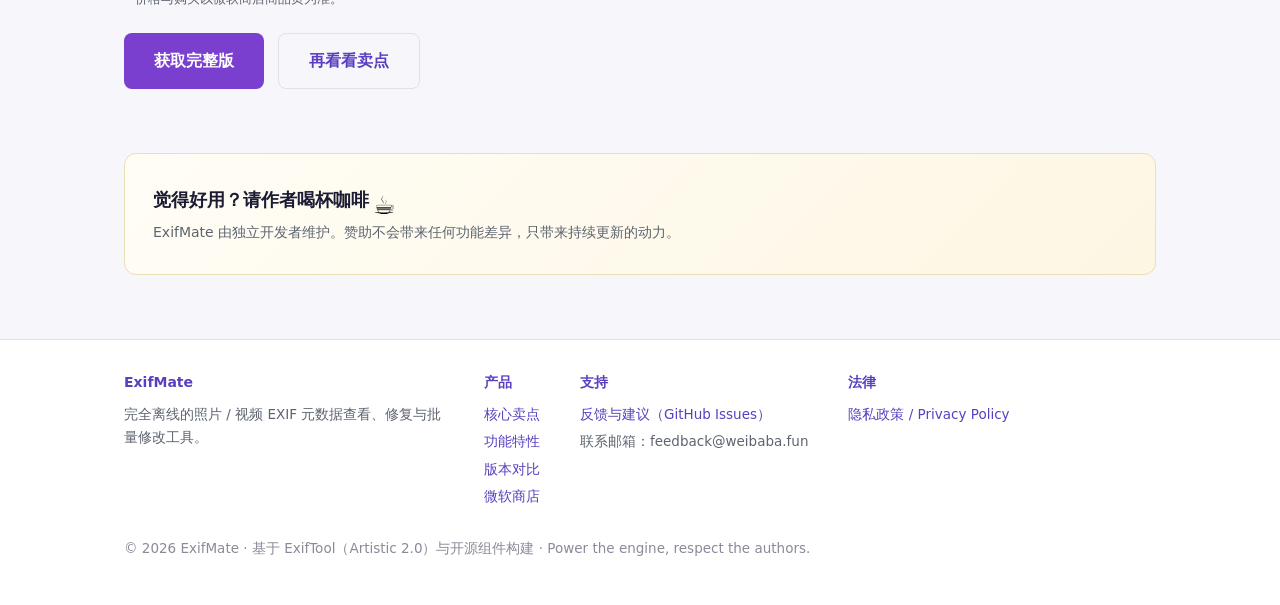
==== commit 6d63577e: "fix: 隐私政策卸载表述对齐应用仓库修正稿并统一反馈邮箱" ====
--- a/index.html
+++ b/index.html
@@ -335,7 +335,7 @@
         <h4>支持</h4>
         <ul>
           <li><a href="https://github.com/zm1107/exifmate/issues">反馈与建议（GitHub Issues）</a></li>
-          <li>联系邮箱：dev@exifmate.com</li>
+          <li>联系邮箱：feedback@weibaba.fun</li>
         </ul>
       </div>
       <div>
